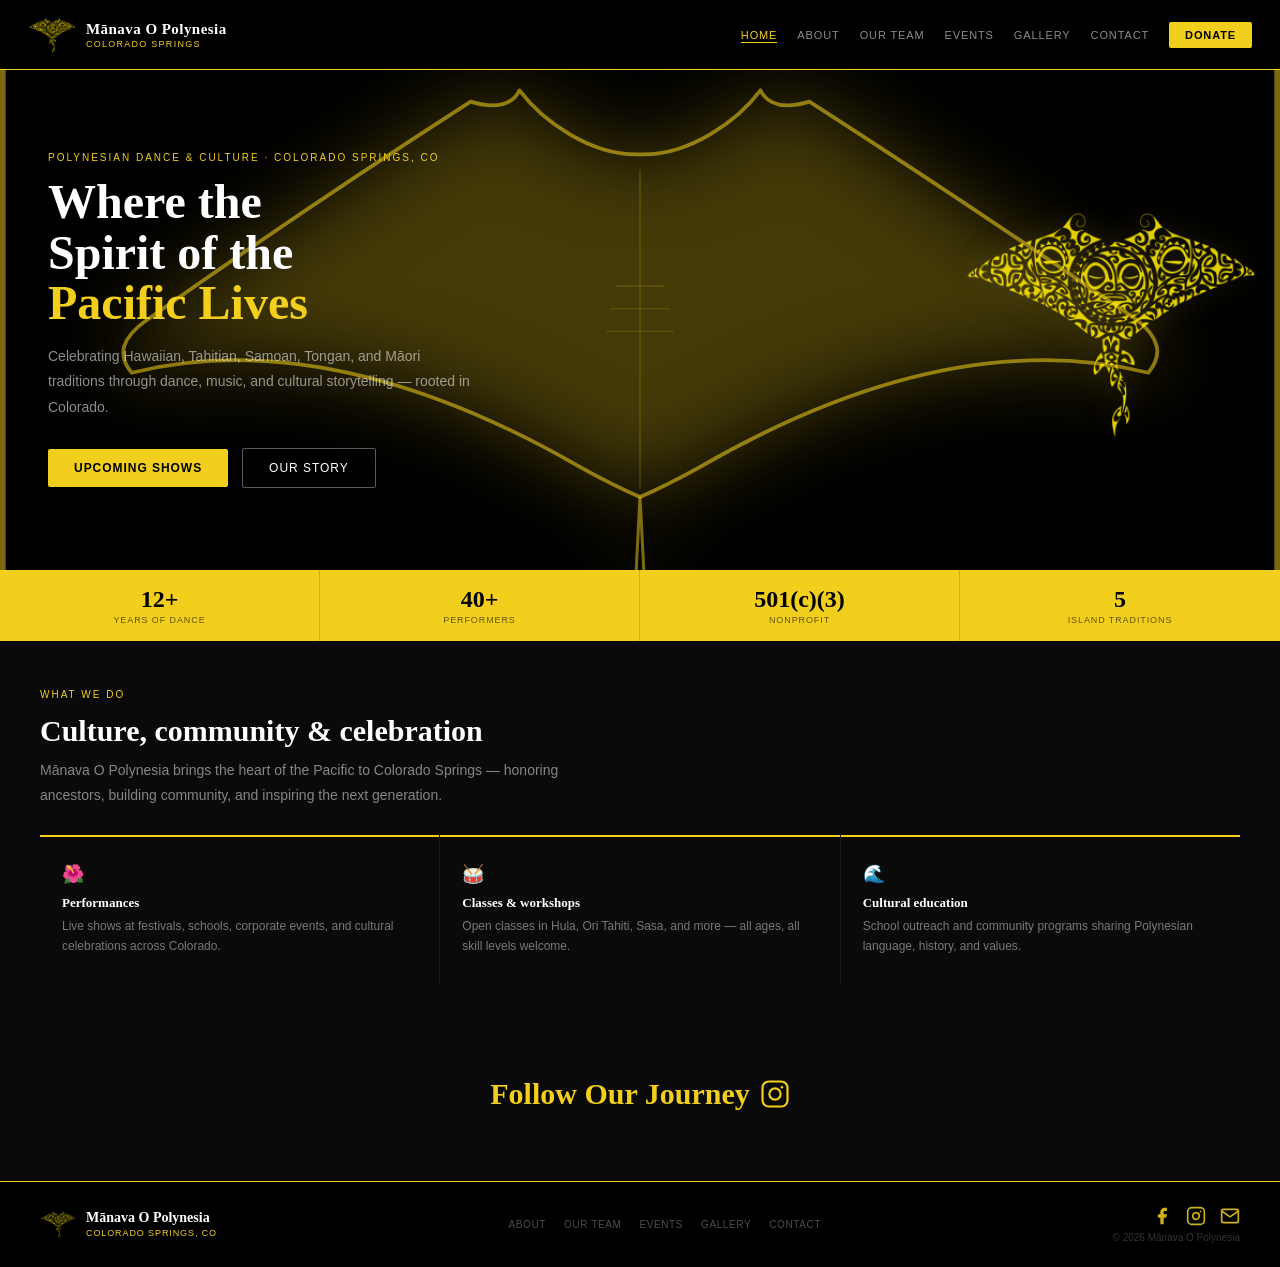
==== index.html @ e44e3720 "Update Donorbox dbox-widget embed attributes Removes interval and show-content attributes from donat" ====
<!DOCTYPE html>
<html lang="en">
<head>
<meta charset="utf-8">
<title>Mānava O Polynesia | Polynesian Dance & Culture · Colorado Springs</title>
<meta name="description" content="Mānava O Polynesia is a 501(c)(3) nonprofit in Colorado Springs sharing Hawaiian, Tahitian, Samoan, Tongan, and Māori culture through dance, music, and storytelling.">
<meta name="robots" content="index, follow">
<link rel="canonical" href="https://manavaopolynesia.org/">
<link rel="icon" type="image/png" href="[data-uri]">
<meta property="og:type" content="website">
<meta property="og:url" content="https://manavaopolynesia.org/">
<meta property="og:title" content="Mānava O Polynesia | Polynesian Dance & Culture · Colorado Springs">
<meta property="og:description" content="Mānava O Polynesia is a 501(c)(3) nonprofit in Colorado Springs sharing Hawaiian, Tahitian, Samoan, Tongan, and Māori culture through dance, music, and storytelling.">
<meta property="og:image" content="https://manavaopolynesia.org/images/og-image.png">
<meta name="twitter:card" content="summary_large_image">
<meta name="twitter:title" content="Mānava O Polynesia | Polynesian Dance & Culture · Colorado Springs">
<meta name="twitter:description" content="Mānava O Polynesia is a 501(c)(3) nonprofit in Colorado Springs sharing Hawaiian, Tahitian, Samoan, Tongan, and Māori culture through dance, music, and storytelling.">
<meta name="twitter:image" content="https://manavaopolynesia.org/images/og-image.png">
<script type="application/ld+json">
{
  "@context": "https://schema.org",
  "@type": "NGO",
  "name": "Mānava O Polynesia",
  "url": "https://manavaopolynesia.org/",
  "description": "501(c)(3) nonprofit in Colorado Springs preserving and sharing Polynesian cultural heritage through dance, music, and storytelling.",
  "address": {
    "@type": "PostalAddress",
    "addressLocality": "Colorado Springs",
    "addressRegion": "CO",
    "addressCountry": "US"
  },
  "email": "info@manavaopolynesia.org",
  "sameAs": [
    "https://www.facebook.com/manavaopolynesia",
    "https://www.instagram.com/manavaopolynesia/"
  ]
}
</script>
<meta name="viewport" content="width=device-width, initial-scale=1.0">
<link rel="stylesheet" href="assets/style.css">
</head>
<body>

<div class="site">
  <nav class="nav">
    <div class="nav-logo" onclick="location.href='/'">
      <img
        src="[data-uri]"
        width="48" height="45" alt="Manava O Polynesia manta ray logo" style="display:block;" />
      <div>
        <div class="nav-brand-main">Mānava O Polynesia</div>
        <div class="nav-brand-sub">Colorado Springs</div>
      </div>
    </div>
    <button class="nav-toggle" onclick="toggleNav(this)" aria-label="Menu">
      <span></span><span></span><span></span>
    </button>
    <div class="nav-links">
      <a class="cur" href="/">Home</a>
      <a href="/about.html">About</a>
      <a href="/team.html">Our Team</a>
      <a href="/events.html">Events</a>
      <a href="/gallery.html">Gallery</a>
      <a href="/contact.html">Contact</a>
      <a class="nav-donate" onclick="openDonateModal()">Donate</a>
    </div>
  </nav>

    <div class="hero">
      <svg class="hero-pat" viewBox="0 0 680 500" preserveAspectRatio="xMidYMid slice">
        <defs>
          <filter id="mray-glow" x="-25%" y="-25%" width="150%" height="150%">
            <feGaussianBlur stdDeviation="14" result="blur" />
            <feMerge>
              <feMergeNode in="blur" />
              <feMergeNode in="SourceGraphic" />
            </feMerge>
          </filter>
          <filter id="mray-halo" x="-40%" y="-40%" width="180%" height="180%">
            <feGaussianBlur stdDeviation="22" />
          </filter>
        </defs>

        <!-- ambient glow halo behind the ray -->
        <g opacity="0.28" filter="url(#mray-halo)" style="transform-box:fill-box;transform-origin:50% 50%;
                animation:manta-float 7s ease-in-out infinite;">
          <path fill="#f2cf1d" style="animation:manta-flap 5s ease-in-out infinite;" d="M 340,162 C 366,163 392,144 404,128 Q 410,140 430,134 Q 520,192 604,250 Q 622,264 610,278 Q 504,252 372,328 Q 354,338 340,344 Q 326,338 308,328 Q 176,252 70,278 Q 58,264 78,250 Q 160,192 250,134 Q 270,140 276,128 C 288,144 314,163 340,162" />
          <path fill="#f2cf1d" d="M340,344 Q338,381 336,421 Q335,437 340,440 Q345,437 344,421 Q342,381 340,344 Z" />
        </g>

        <!-- main manta ray — floats and pulses -->
        <g style="transform-box:fill-box;transform-origin:50% 50%;
                animation:manta-float 7s ease-in-out infinite;">

          <!-- wings + body: cephalic fin humps, diagonal leading edges, concave trailing edges -->
          <path fill="none" stroke="#f2cf1d" stroke-width="2" stroke-linejoin="round" opacity="0.55"
            style="animation:manta-pulse 5s ease-in-out infinite, manta-flap 5s ease-in-out infinite;" d="M 340,162 C 366,163 392,144 404,128 Q 410,140 430,134 Q 520,192 604,250 Q 622,264 610,278 Q 504,252 372,328 Q 354,338 340,344 Q 326,338 308,328 Q 176,252 70,278 Q 58,264 78,250 Q 160,192 250,134 Q 270,140 276,128 C 288,144 314,163 340,162" />

          <!-- tail (sways separately): narrows to waist then widens into blob -->
          <path fill="none" stroke="#f2cf1d" stroke-width="1.6" opacity="0.5" style="transform-box:fill-box;transform-origin:50% 0%;
                     animation:manta-pulse 5s ease-in-out infinite,
                               manta-tail 3.5s ease-in-out infinite;" d="M340,344 Q338,381 336,421 Q335,437 340,440 Q345,437 344,421 Q342,381 340,344" />

          <!-- body centre ridge -->
          <line x1="340" y1="170" x2="340" y2="340" stroke="#f2cf1d" stroke-width="0.7" opacity="0.22" />

          <!-- gill slits -->
          <line x1="327" y1="232" x2="353" y2="232" stroke="#f2cf1d" stroke-width="0.6" opacity="0.18" />
          <line x1="324" y1="244" x2="356" y2="244" stroke="#f2cf1d" stroke-width="0.6" opacity="0.18" />
          <line x1="322" y1="256" x2="358" y2="256" stroke="#f2cf1d" stroke-width="0.6" opacity="0.18" />

        </g>

        <!-- side accent bars -->
        <rect x="0" y="0" width="3" height="500" fill="#f2cf1d" opacity="0.5" />
        <rect x="677" y="0" width="3" height="500" fill="#f2cf1d" opacity="0.5" />
      </svg>
      <div class="hero-content">
        <div class="eyebrow">Polynesian Dance &amp; Culture · Colorado Springs, CO</div>
        <h1 class="hero-title">Where the<br>Spirit of the<br><span class="gold">Pacific Lives</span></h1>
        <p class="hero-body">Celebrating Hawaiian, Tahitian, Samoan, Tongan, and Māori traditions through dance, music,
          and cultural storytelling — rooted in Colorado.</p>
        <div>
          <a class="btn-gold" href="/events.html">Upcoming Shows</a>
          <a class="btn-out" href="/about.html">Our Story</a>
        </div>
      </div>
      <div class="hero-right">
        <img
          src="[data-uri]"
          width="300" height="283" alt="Tribal manta ray logo"
          style="display:block;filter:drop-shadow(0 0 18px rgba(201,168,76,0.3));" />
      </div>
    </div>
    <div class="stats-bar">
      <div class="stat">
        <div class="stat-n" data-count="12" data-suffix="+">12+</div>
        <div class="stat-l">Years of dance</div>
      </div>
      <div class="stat">
        <div class="stat-n" data-count="40" data-suffix="+">40+</div>
        <div class="stat-l">Performers</div>
      </div>
      <div class="stat">
        <div class="stat-n">501(c)(3)</div>
        <div class="stat-l">Nonprofit</div>
      </div>
      <div class="stat">
        <div class="stat-n" data-count="5">5</div>
        <div class="stat-l">Island traditions</div>
      </div>
    </div>
    <div class="sec">
      <div class="eyebrow">What we do</div>
      <h2 class="sec-title">Culture, community &amp; celebration</h2>
      <p class="sec-sub">Mānava O Polynesia brings the heart of the Pacific to Colorado Springs — honoring ancestors,
        building community, and inspiring the next generation.</p>
      <div class="tiles">
        <div class="tile">
          <div class="tile-icon">🌺</div>
          <h3 class="tile-t">Performances</h3>
          <div class="tile-b">Live shows at festivals, schools, corporate events, and cultural celebrations across
            Colorado.</div>
        </div>
        <div class="tile">
          <div class="tile-icon">🥁</div>
          <h3 class="tile-t">Classes &amp; workshops</h3>
          <div class="tile-b">Open classes in Hula, Ori Tahiti, Sasa, and more — all ages, all skill levels welcome.
          </div>
        </div>
        <div class="tile">
          <div class="tile-icon">🌊</div>
          <h3 class="tile-t">Cultural education</h3>
          <div class="tile-b">School outreach and community programs sharing Polynesian language, history, and values.
          </div>
        </div>
      </div>
    </div>

  <!-- Instagram feed -->
  <div style="background:#0a0a0a;padding:48px 40px;">
    <div style="text-align:center;margin-bottom:24px;">
      <div style="display:inline-flex;align-items:center;gap:10px;">
        <div style="font:700 30px/1 Georgia,serif;color:#f2cf1d;">Follow Our Journey</div>
        <a href="https://www.instagram.com/manavaopolynesia/" target="_blank" rel="noopener" aria-label="Instagram" style="display:inline-flex;align-items:center;">
          <svg xmlns="http://www.w3.org/2000/svg" width="30" height="30" viewBox="0 0 24 24" fill="none" stroke="#f2cf1d" stroke-width="1.75" stroke-linecap="round" stroke-linejoin="round">
            <rect x="2" y="2" width="20" height="20" rx="5" ry="5"/>
            <circle cx="12" cy="12" r="4.5"/>
            <circle cx="17.5" cy="6.5" r="1" fill="#f2cf1d" stroke="none"/>
          </svg>
        </a>
      </div>
    </div>
    <behold-widget feed-id="uoqX2wwdfMY8l4qRMFDH"></behold-widget>
    <script>
      (() => {
        const d=document,s=d.createElement("script");s.type="module";
        s.src="https://w.behold.so/widget.js";d.head.append(s);
      })();
    </script>
  </div>

  <div class="footer">
    <div>
      <div class="footer-logo" onclick="location.href='/'">
        <img
          src="[data-uri]"
          width="36" height="34" alt="Mānava O Polynesia manta ray logo" style="display:block;opacity:0.8;" />
        <div>
          <div class="footer-bn">Mānava O Polynesia</div>
          <div class="footer-bs">Colorado Springs, CO</div>
        </div>
      </div>
    </div>
    <div class="footer-links">
      <a href="/about.html">About</a>
      <a href="/team.html">Our Team</a>
      <a href="/events.html">Events</a>
      <a href="/gallery.html">Gallery</a>
      <a href="/contact.html">Contact</a>
    </div>
    <div style="text-align:right;">
      <div class="footer-social">
        <a href="https://www.facebook.com/manavaopolynesia" target="_blank" rel="noopener" aria-label="Facebook">
          <svg width="20" height="20" viewBox="0 0 24 24" fill="currentColor" xmlns="http://www.w3.org/2000/svg" aria-hidden="true"><path d="M18 2h-3a5 5 0 0 0-5 5v3H7v4h3v8h4v-8h3l1-4h-4V7a1 1 0 0 1 1-1h3z"/></svg>
        </a>
        <a href="https://www.instagram.com/manavaopolynesia/" target="_blank" rel="noopener" aria-label="Instagram">
          <svg width="20" height="20" viewBox="0 0 24 24" fill="none" stroke="currentColor" stroke-width="2" stroke-linecap="round" stroke-linejoin="round" xmlns="http://www.w3.org/2000/svg" aria-hidden="true"><rect x="2" y="2" width="20" height="20" rx="5" ry="5"/><path d="M16 11.37A4 4 0 1 1 12.63 8 4 4 0 0 1 16 11.37z"/><line x1="17.5" y1="6.5" x2="17.51" y2="6.5"/></svg>
        </a>
        <a href="mailto:info@manavaopolynesia.org" aria-label="Email us">
          <svg width="20" height="20" viewBox="0 0 24 24" fill="none" stroke="currentColor" stroke-width="2" stroke-linecap="round" stroke-linejoin="round" xmlns="http://www.w3.org/2000/svg" aria-hidden="true"><path d="M4 4h16c1.1 0 2 .9 2 2v12c0 1.1-.9 2-2 2H4c-1.1 0-2-.9-2-2V6c0-1.1.9-2 2-2z"/><polyline points="22,6 12,13 2,6"/></svg>
        </a>
      </div>
      <div class="footer-copy">© 2026 Mānava O Polynesia</div>
    </div>
  </div>

</div>
<script src="assets/main.js"></script>

<div id="donate-modal" class="dm-overlay" onclick="dmOverlayClick(event)">
  <div class="dm-box" role="dialog" aria-modal="true" aria-label="Donate to Mānava O Polynesia">
    <button class="dm-close" onclick="closeDonateModal()" aria-label="Close">&times;</button>
    <div class="dm-left">
      <div class="dm-slides">
      <img src="/images/donate_kiki_raina_2026.jpg" alt="Mānava O Polynesia performers" class="dm-slide active">
      <img src="/images/donate_group_leis_2023.jpg" alt="Mānava O Polynesia performers" class="dm-slide">
      <img src="/images/donate_graduation_may_2026.JPG" alt="Mānava O Polynesia performers" class="dm-slide">
      <img src="/images/donate_community_service_july_2024.jpg" alt="Mānava O Polynesia performers" class="dm-slide">
      <img src="/images/donate_guam_lib_2024.JPG" alt="Mānava O Polynesia performers" class="dm-slide">
      <img src="/images/donate_denver_sept_2024.jpeg" alt="Mānava O Polynesia performers" class="dm-slide">
      <img src="/images/donate_maui_fundraiser_2023.jpeg" alt="Mānava O Polynesia performers" class="dm-slide">
    </div>
      <div class="dm-impact">
        <div class="eyebrow" style="color:#f2cf1d;font-size:13px;font-weight:700;">Your Impact</div>
        <h2 class="dm-impact-title">Every gift keeps the spirit of the Pacific alive</h2>
        <p class="dm-impact-body">Your support helps preserve Hawaiian, Tahitian, Samoan, Tongan, and Māori traditions — and shares them with Colorado Springs for generations to come.</p>
      </div>
    </div>
    <div class="dm-right">
      <script type="module" src="https://donorbox.org/widgets.js" async></script>
      <dbox-widget campaign="manava-website-donation" type="donation_form" enable-auto-scroll="true"></dbox-widget>
    </div>
  </div>
</div>
</body>
</html>
---- assets/style.css ----
:root {
    --t-fast: 0.18s ease;
    --t-med:  0.28s ease;
    --lift:   translateY(-3px);
  }

  * {
    box-sizing: border-box;
    margin: 0;
    padding: 0;
  }

  html, body { background: #0a0a0a; }

  .site {
    font-family: 'Georgia', serif;
    color: var(--color-text-primary);
    background: #0a0a0a;
    min-height: 100vh;
  }

  .nav {
    display: flex;
    align-items: center;
    justify-content: space-between;
    padding: 12px 28px;
    background: #000;
    border-bottom: 1px solid #f2cf1d;
  }

  .nav-logo {
    display: flex;
    align-items: center;
    gap: 10px;
    cursor: pointer;
  }

  .nav-brand-main {
    font-size: 15px;
    font-weight: 700;
    color: #fff;
    letter-spacing: 0.03em;
  }

  .nav-brand-sub {
    font-size: 9px;
    color: #f2cf1d;
    letter-spacing: 0.14em;
    text-transform: uppercase;
    margin-top: 1px;
    font-family: Arial, sans-serif;
  }

  .nav-links {
    display: flex;
    gap: 20px;
    align-items: center;
  }

  .nav-links a {
    font-size: 11px;
    color: rgba(255, 255, 255, 0.55);
    text-decoration: none;
    cursor: pointer;
    letter-spacing: 0.08em;
    text-transform: uppercase;
    font-family: Arial, sans-serif;
  }

  .nav-links a:hover,
  .nav-links a.cur {
    color: #f2cf1d;
  }

  .nav-donate {
    background: #f2cf1d !important;
    color: #000 !important;
    padding: 7px 16px;
    border-radius: 2px;
    font-weight: 700 !important;
  }

  .hero {
    position: relative;
    min-height: 500px;
    background: #000;
    display: flex;
    align-items: center;
    overflow: hidden;
  }

  .hero-pat {
    position: absolute;
    inset: 0;
    width: 100%;
    height: 100%;
  }

  .hero-content {
    position: relative;
    z-index: 2;
    padding: 0 48px;
    max-width: 520px;
  }

  .eyebrow {
    font-size: 10px;
    letter-spacing: 0.2em;
    text-transform: uppercase;
    color: #f2cf1d;
    font-family: Arial, sans-serif;
    margin-bottom: 14px;
  }

  .hero-title {
    font-size: 48px;
    font-weight: 700;
    color: #fff;
    line-height: 1.05;
    margin-bottom: 16px;
  }

  .hero-title .gold {
    color: #f2cf1d;
  }

  .hero-body {
    font-size: 14px;
    color: rgba(255, 255, 255, 0.55);
    line-height: 1.8;
    margin-bottom: 28px;
    font-family: Arial, sans-serif;
  }

  .hero-right {
    position: absolute;
    right: 20px;
    top: 50%;
    transform: translateY(-50%);
    z-index: 2;
    opacity: 0.9;
  }

  .btn-gold {
    display: inline-block;
    text-decoration: none;
    background: #f2cf1d;
    color: #000;
    padding: 12px 26px;
    border: none;
    font-size: 12px;
    font-weight: 700;
    cursor: pointer;
    font-family: Arial, sans-serif;
    letter-spacing: 0.08em;
    text-transform: uppercase;
    border-radius: 2px;
    margin-right: 10px;
  }

  .btn-out {
    display: inline-block;
    text-decoration: none;
    background: transparent;
    color: #fff;
    padding: 12px 26px;
    border: 1px solid rgba(255, 255, 255, 0.35);
    font-size: 12px;
    cursor: pointer;
    font-family: Arial, sans-serif;
    letter-spacing: 0.08em;
    text-transform: uppercase;
    border-radius: 2px;
  }

  .stats-bar {
    display: grid;
    grid-template-columns: repeat(4, 1fr);
    background: #f2cf1d;
  }

  .stat {
    padding: 16px 20px;
    text-align: center;
    border-right: 1px solid rgba(0, 0, 0, 0.15);
  }

  .stat:last-child {
    border-right: none;
  }

  .stat-n {
    font-size: 24px;
    font-weight: 700;
    color: #000;
    font-family: Georgia, serif;
  }

  .stat-l {
    font-size: 9px;
    text-transform: uppercase;
    letter-spacing: 0.1em;
    color: rgba(0, 0, 0, 0.6);
    margin-top: 2px;
    font-family: Arial, sans-serif;
  }

  .sec {
    padding: 48px 40px;
    background: #0a0a0a;
  }

  .sec-mid {
    background: #060606;
  }

  .sec-title {
    font-size: 30px;
    font-weight: 700;
    color: #fff;
    margin-bottom: 10px;
  }

  .sec-sub {
    font-size: 14px;
    color: rgba(255, 255, 255, 0.5);
    line-height: 1.75;
    max-width: 540px;
    font-family: Arial, sans-serif;
  }

  .tiles {
    display: grid;
    grid-template-columns: repeat(3, 1fr);
    gap: 1px;
    background: #1a1a1a;
    margin-top: 28px;
  }

  .tile {
    background: #0a0a0a;
    padding: 26px 22px;
    border-top: 2px solid #f2cf1d;
  }

  .tile-icon {
    font-size: 18px;
    margin-bottom: 10px;
  }

  .tile-t {
    font-size: 13px;
    font-weight: 700;
    color: #fff;
    margin-bottom: 6px;
  }

  .tile-b {
    font-size: 12px;
    color: rgba(255, 255, 255, 0.45);
    line-height: 1.65;
    font-family: Arial, sans-serif;
  }

  .about-grid {
    display: grid;
    grid-template-columns: repeat(3, 1fr);
    gap: 20px;
    margin-top: 28px;
  }

  .about-grid .gold-card {
    grid-column: 1 / -1;
  }

  .gold-card {
    background: #f2cf1d;
    padding: 28px;
    border-radius: 2px;
  }

  .gold-card .eyebrow {
    color: rgba(0, 0, 0, 0.5);
    margin-bottom: 8px;
  }

  .gold-card h3 {
    font-size: 20px;
    color: #000;
    margin-bottom: 10px;
  }

  .gold-card p {
    font-size: 13px;
    color: rgba(0, 0, 0, 0.7);
    line-height: 1.75;
    font-family: Arial, sans-serif;
  }

  .dark-card {
    background: #111;
    border: 1px solid #222;
    padding: 28px;
    border-radius: 2px;
  }

  .dark-card h3 {
    font-size: 18px;
    color: #fff;
    margin-bottom: 18px;
  }

  .founder {
    display: flex;
    gap: 12px;
    margin-bottom: 18px;
    padding-bottom: 18px;
    border-bottom: 1px solid #1e1e1e;
  }

  .founder:last-child {
    margin-bottom: 0;
    padding-bottom: 0;
    border-bottom: none;
  }

  .f-av {
    width: 200px;
    height: 200px;
    border-radius: 50%;
    background: #f2cf1d;
    display: flex;
    align-items: center;
    justify-content: center;
    font-size: 48px;
    font-weight: 700;
    color: #000;
    flex-shrink: 0;
    font-family: Arial, sans-serif;
  }

  .f-name {
    font-size: 14px;
    font-weight: 700;
    color: #fff;
  }

  .f-role {
    font-size: 11px;
    color: #f2cf1d;
    margin-top: 1px;
    font-family: Arial, sans-serif;
  }

  .f-bio {
    font-size: 11px;
    color: rgba(255, 255, 255, 0.4);
    margin-top: 4px;
    line-height: 1.5;
    font-family: Arial, sans-serif;
  }

  .founder-card {
    display: flex;
    flex-direction: column;
    align-items: center;
    text-align: center;
  }

  .founder-card .f-av {
    width: 200px;
    height: 200px;
    font-size: 52px;
    margin-bottom: 14px;
  }

  .team-grid {
    display: grid;
    grid-template-columns: repeat(3, 1fr);
    gap: 14px;
    margin-top: 20px;
  }

  .tc {
    background: #111;
    border: 1px solid #1e1e1e;
    padding: 22px;
    text-align: center;
    border-radius: 2px;
  }

  .t-av {
    width: 200px;
    height: 200px;
    border-radius: 50%;
    background: #0a0a0a;
    border: 2px solid #f2cf1d;
    margin: 0 auto 10px;
    display: flex;
    align-items: center;
    justify-content: center;
    font-size: 52px;
    font-weight: 700;
    color: #f2cf1d;
    font-family: Arial, sans-serif;
  }

  .t-name {
    font-size: 13px;
    font-weight: 700;
    color: #fff;
    margin-bottom: 2px;
  }

  .t-role {
    font-size: 11px;
    color: rgba(255, 255, 255, 0.4);
    font-family: Arial, sans-serif;
  }

  .t-badge {
    display: inline-block;
    margin-top: 9px;
    font-size: 9px;
    padding: 3px 9px;
    letter-spacing: 0.08em;
    text-transform: uppercase;
    font-family: Arial, sans-serif;
    font-weight: 700;
    border-radius: 2px;
  }

  .bi {
    background: #f2cf1d;
    color: #000;
  }

  .t-social {
    display: flex;
    justify-content: center;
    gap: 12px;
    margin-top: 10px;
  }

  .t-social a {
    color: #f2cf1d;
    opacity: 0.7;
    transition: opacity 0.15s;
    display: flex;
    align-items: center;
  }

  .t-social a:hover {
    opacity: 1;
  }

  .bb {
    background: transparent;
    color: #f2cf1d;
    border: 1px solid #f2cf1d;
  }

  .ev-list {
    display: flex;
    flex-direction: column;
    gap: 2px;
    margin-top: 24px;
  }

  .ev {
    display: flex;
    align-items: center;
    gap: 18px;
    background: #111;
    padding: 18px 22px;
    border-left: 3px solid #f2cf1d;
  }

  .ev-date {
    min-width: 48px;
    text-align: center;
  }

  .ev-mo {
    font-size: 9px;
    text-transform: uppercase;
    letter-spacing: 0.1em;
    color: #f2cf1d;
    font-family: Arial, sans-serif;
  }

  .ev-day {
    font-size: 26px;
    font-weight: 700;
    color: #fff;
    line-height: 1;
  }

  .ev-div {
    width: 1px;
    height: 40px;
    background: #222;
  }

  .ev-info {
    flex: 1;
  }

  .ev-name {
    font-size: 13px;
    font-weight: 700;
    color: #fff;
    margin-bottom: 2px;
  }

  .ev-meta {
    font-size: 11px;
    color: rgba(255, 255, 255, 0.4);
    font-family: Arial, sans-serif;
  }

  .ev-btn {
    background: transparent;
    color: #f2cf1d;
    border: 1px solid #f2cf1d;
    padding: 7px 14px;
    font-size: 10px;
    font-weight: 700;
    cursor: pointer;
    letter-spacing: 0.08em;
    text-transform: uppercase;
    font-family: Arial, sans-serif;
    border-radius: 2px;
    white-space: nowrap;
  }

  .gal-grid {
    display: grid;
    grid-template-columns: repeat(3, 1fr);
    grid-auto-rows: 150px;
    gap: 3px;
    margin-top: 24px;
    align-content: start;
  }

  .gc {
    position: relative;
    overflow: hidden;
    cursor: pointer;
    background: #111;
  }

  .gc.tall {
    grid-row: span 2;
  }

  .gc svg {
    width: 100%;
    height: 100%;
    display: block;
  }

  .gh {
    position: absolute;
    inset: 0;
    background: rgba(201, 168, 76, 0.12);
    border: 2px solid #f2cf1d;
    display: flex;
    align-items: flex-end;
    padding: 9px;
    opacity: 0;
    transition: opacity 0.2s;
  }

  .gc:hover .gh {
    opacity: 1;
  }

  .gl {
    font-size: 10px;
    color: #f2cf1d;
    font-weight: 700;
    letter-spacing: 0.08em;
    text-transform: uppercase;
    font-family: Arial, sans-serif;
  }

  .gc-ray {
    position: absolute;
    top: 50%;
    left: 50%;
    transform: translate(-50%, -50%);
    width: 80%;
    opacity: 0.15;
  }
  .gc-img {
    position: absolute;
    inset: 0;
    width: 100%;
    height: 100%;
    object-fit: cover;
    display: block;
  }

  .gc-iframe {
    position: absolute;
    inset: 0;
    width: 100%;
    height: 100%;
    border: none;
    display: block;
  }

  .gc.video .gc-iframe {
    top: -70px;
    height: calc(100% + 70px);
  }


  .contact-grid {
    display: grid;
    grid-template-columns: 1fr 1fr;
    gap: 20px;
    margin-top: 24px;
  }

  .cform {
    background: #111;
    border: 1px solid #1e1e1e;
    padding: 26px;
    border-radius: 2px;
  }

  .cform h3 {
    font-size: 17px;
    color: #fff;
    margin-bottom: 18px;
  }

  .fg {
    margin-bottom: 13px;
  }

  .fg label {
    display: block;
    font-size: 9px;
    font-weight: 700;
    color: #f2cf1d;
    margin-bottom: 5px;
    letter-spacing: 0.12em;
    text-transform: uppercase;
    font-family: Arial, sans-serif;
  }

  .fg input,
  .fg select,
  .fg textarea {
    width: 100%;
    background: #0a0a0a;
    border: 1px solid #222;
    padding: 9px 11px;
    font-size: 12px;
    font-family: Arial, sans-serif;
    color: #fff;
    border-radius: 2px;
  }

  .fg textarea {
    height: 75px;
    resize: none;
  }

  .sub-btn {
    width: 100%;
    background: #f2cf1d;
    color: #000;
    border: none;
    padding: 12px;
    font-size: 11px;
    font-weight: 700;
    cursor: pointer;
    letter-spacing: 0.1em;
    text-transform: uppercase;
    font-family: Arial, sans-serif;
    margin-top: 4px;
    border-radius: 2px;
  }

  .cinfo {
    display: flex;
    flex-direction: column;
    gap: 12px;
  }

  .ci {
    background: #111;
    border: 1px solid #1e1e1e;
    padding: 16px 18px;
    border-radius: 2px;
    text-align: center;
  }

  .ci h4 {
    font-size: 9px;
    font-weight: 700;
    color: #f2cf1d;
    text-transform: uppercase;
    letter-spacing: 0.12em;
    font-family: Arial, sans-serif;
    margin-bottom: 6px;
  }

  .ci p {
    font-size: 13px;
    color: rgba(255, 255, 255, 0.65);
    font-family: Arial, sans-serif;
  }

  .soc-row {
    display: flex;
    gap: 7px;
    flex-wrap: wrap;
    margin-top: 4px;
    justify-content: center;
  }

  .soc {
    background: #0a0a0a;
    border: 1px solid #222;
    padding: 6px 11px;
    font-size: 10px;
    font-weight: 700;
    color: rgba(255, 255, 255, 0.45);
    cursor: pointer;
    font-family: Arial, sans-serif;
    border-radius: 2px;
  }

  .donate-box {
    background: #f2cf1d;
    padding: 18px;
    border-radius: 2px;
  }

  .donate-box h4 {
    color: #000;
    font-size: 13px;
    font-weight: 700;
    margin-bottom: 5px;
  }

  .donate-box p {
    color: rgba(0, 0, 0, 0.6);
    font-size: 12px;
    font-family: Arial, sans-serif;
    margin-bottom: 10px;
    line-height: 1.5;
  }

  .donate-btn {
    width: 100%;
    background: #000;
    color: #f2cf1d;
    border: none;
    padding: 10px;
    font-size: 11px;
    font-weight: 700;
    cursor: pointer;
    letter-spacing: 0.08em;
    text-transform: uppercase;
    font-family: Arial, sans-serif;
    border-radius: 2px;
  }

  .footer {
    background: #000;
    border-top: 1px solid #f2cf1d;
    padding: 24px 40px;
    display: flex;
    align-items: center;
    justify-content: space-between;
  }

  .footer-bn {
    font-size: 14px;
    font-weight: 700;
    color: #fff;
  }

  .footer-bs {
    font-size: 9px;
    color: #f2cf1d;
    letter-spacing: 0.1em;
    text-transform: uppercase;
    font-family: Arial, sans-serif;
    margin-top: 2px;
  }

  .footer-links {
    display: flex;
    gap: 18px;
  }

  .footer-links a {
    font-size: 10px;
    color: rgba(255, 255, 255, 0.3);
    text-decoration: none;
    font-family: Arial, sans-serif;
    cursor: pointer;
    letter-spacing: 0.06em;
    text-transform: uppercase;
  }

  .footer-copy {
    font-size: 10px;
    color: rgba(255, 255, 255, 0.2);
    font-family: Arial, sans-serif;
  }

  .footer-social {
    display: flex;
    gap: 14px;
    justify-content: flex-end;
    margin-bottom: 6px;
  }

  .footer-social a {
    color: #f2cf1d;
    text-decoration: none;
    display: flex;
    align-items: center;
    opacity: 0.85;
    transition: opacity var(--t-fast), transform var(--t-fast), filter var(--t-fast);
  }

  .footer-social a:hover {
    opacity: 1;
    transform: var(--lift);
    filter: drop-shadow(0 4px 8px rgba(242,207,29,0.45));
  }

  a.soc {
    text-decoration: none;
    color: #f2cf1d;
    display: inline-flex;
    align-items: center;
    justify-content: center;
  }

  a.soc:hover {
    border-color: #f2cf1d;
  }

  .page {
    display: none;
  }

  .page.active {
    display: block;
  }

  .ray-watermark {
    position: absolute;
    right: -20px;
    top: 50%;
    transform: translateY(-50%);
    width: 320px;
    opacity: 0.18;
    pointer-events: none;
  }

  .page-header {
    background: #000;
    border-bottom: 1px solid #f2cf1d;
    padding: 40px 40px 32px;
    display: flex;
    align-items: center;
    justify-content: space-between;
  }

  .ph-text .eyebrow {
    margin-bottom: 8px;
  }

  .ph-text h2 {
    font-size: 34px;
    font-weight: 700;
    color: #fff;
  }

  .ph-logo {
    width: 90px;
    opacity: 0.7;
    animation: manta-float 7s ease-in-out infinite;
    display: block;
  }

  .ph-logo-link {
    display: block;
    line-height: 0;
    transition: filter var(--t-med), opacity var(--t-med);
  }
  .ph-logo-link:hover .ph-logo {
    opacity: 1;
    filter: drop-shadow(0 2px 12px rgba(242,207,29,0.55));
  }

  @keyframes manta-float {

    0%,
    100% {
      transform: translateY(0px) rotate(0deg);
    }

    35% {
      transform: translateY(-18px) rotate(1.1deg);
    }

    70% {
      transform: translateY(11px) rotate(-0.7deg);
    }
  }

  @keyframes manta-pulse {

    0%,
    100% {
      opacity: 1;
    }

    50% {
      opacity: 0.65;
    }
  }

  @keyframes manta-tail {

    0%,
    100% {
      transform: rotate(0deg);
    }

    50% {
      transform: rotate(8deg);
    }
  }

  @keyframes manta-flap {

    0%,
    100% {
      d: path("M 340,162 C 366,163 392,144 404,128 Q 410,140 430,134 Q 520,192 604,250 Q 622,264 610,278 Q 504,252 372,328 Q 354,338 340,344 Q 326,338 308,328 Q 176,252 70,278 Q 58,264 78,250 Q 160,192 250,134 Q 270,140 276,128 C 288,144 314,163 340,162");
    }

    50% {
      d: path("M 340,162 C 366,163 392,144 404,128 Q 410,140 430,134 Q 520,174 604,232 Q 622,246 610,260 Q 504,234 372,328 Q 354,338 340,344 Q 326,338 308,328 Q 176,234 70,260 Q 58,246 78,232 Q 160,174 250,134 Q 270,140 276,128 C 288,144 314,163 340,162");
    }
  }

  /* Hamburger button */
  .nav-toggle {
    display: none;
    flex-direction: column;
    justify-content: center;
    gap: 5px;
    background: none;
    border: none;
    cursor: pointer;
    padding: 6px 4px;
    z-index: 10;
  }

  .nav-toggle span {
    display: block;
    width: 22px;
    height: 2px;
    background: #fff;
    border-radius: 1px;
    transition: transform 0.25s, opacity 0.25s;
  }

  .nav-toggle.open span:nth-child(1) {
    transform: translateY(7px) rotate(45deg);
  }

  .nav-toggle.open span:nth-child(2) {
    opacity: 0;
  }

  .nav-toggle.open span:nth-child(3) {
    transform: translateY(-7px) rotate(-45deg);
  }

  /* ---- Tablet (≤768px) ---- */
  @media (max-width: 768px) {
    .nav {
      padding: 12px 20px;
      flex-wrap: wrap;
    }

    .nav-toggle {
      display: flex;
    }

    .nav-links {
      display: none;
      flex-direction: column;
      align-items: flex-start;
      width: 100%;
      background: #000;
      border-top: 1px solid #222;
      padding: 8px 0 12px;
      gap: 0;
      order: 3;
    }

    .nav-links.open {
      display: flex;
    }

    .nav-links a {
      font-size: 13px;
      padding: 12px 20px;
      width: 100%;
      border-bottom: 1px solid #111;
    }

    .nav-donate {
      margin: 8px 20px 0 !important;
      width: calc(100% - 40px) !important;
      text-align: center;
      padding: 12px 16px !important;
      border-bottom: none !important;
    }

    .hero {
      min-height: 320px;
    }

    .hero-content {
      padding: 0 24px;
      max-width: 100%;
    }

    .hero-title {
      font-size: 28px;
    }

    .hero-right {
      display: none;
    }

    .sec {
      padding: 32px 20px;
    }

    .sec-title {
      font-size: 24px;
    }

    .page-header {
      padding: 28px 20px;
      flex-wrap: wrap;
      gap: 12px;
    }

    .ph-text h2 {
      font-size: 26px;
    }

    .ph-logo {
      display: none;
    }

    .tiles {
      grid-template-columns: repeat(2, 1fr);
    }

    .about-grid {
      grid-template-columns: 1fr;
    }

    .team-grid {
      grid-template-columns: repeat(2, 1fr);
    }

    .f-av {
      width: 120px;
      height: 120px;
      font-size: 32px;
    }

    .t-av {
      width: 120px;
      height: 120px;
      font-size: 32px;
    }

    .gal-grid {
      grid-template-columns: repeat(2, 1fr);
      grid-auto-rows: 150px;
    }

    .gc.tall {
      grid-row: span 1;
    }

    .contact-grid {
      grid-template-columns: 1fr;
    }

    .ev {
      flex-wrap: wrap;
      gap: 10px;
    }

    .ev-btn {
      padding: 10px 16px;
    }

    .stats-bar {
      grid-template-columns: repeat(2, 1fr);
    }

    .btn-gold,
    .btn-out {
      padding: 14px 24px;
    }

    .sub-btn {
      padding: 14px;
    }

    .fg input,
    .fg select,
    .fg textarea {
      padding: 12px 13px;
      font-size: 13px;
    }

    .fg label {
      font-size: 11px;
    }

    .footer {
      flex-direction: column;
      align-items: center;
      text-align: center;
      gap: 20px;
      padding: 28px 20px;
    }

    .footer-links {
      flex-wrap: wrap;
      justify-content: center;
    }
  }

  /* ---- Phone (≤480px) ---- */
  @media (max-width: 480px) {
    .hero {
      min-height: 260px;
    }

    .hero-content {
      padding: 0 16px;
    }

    .hero-title {
      font-size: 24px;
    }

    .hero-body {
      font-size: 13px;
      margin-bottom: 20px;
    }

    .sec {
      padding: 24px 16px;
    }

    .page-header {
      padding: 22px 16px;
    }

    .ph-text h2 {
      font-size: 22px;
    }

    .tiles {
      grid-template-columns: 1fr;
    }

    .team-grid {
      grid-template-columns: repeat(2, 1fr);
    }

    .f-av {
      width: 90px;
      height: 90px;
      font-size: 24px;
    }

    .t-av {
      width: 90px;
      height: 90px;
      font-size: 24px;
    }

    .gal-grid {
      grid-template-columns: 1fr;
      grid-auto-rows: 200px;
    }

    .gc.video {
      height: 225px;
    }
  }

  /* ─── HOVER UPGRADES ─── */

  /* Nav links: smooth transition + sliding underline */
  .nav-links a { position: relative; transition: color var(--t-fast); }
  .nav-links a::after {
    content: ''; position: absolute; bottom: -2px; left: 0;
    width: 100%; height: 1px; background: #f2cf1d;
    transform: scaleX(0); transform-origin: left center;
    transition: transform var(--t-med);
  }
  .nav-links a:hover::after, .nav-links a.cur::after { transform: scaleX(1); }
  .nav-donate::after { display: none; }

  /* Footer links */
  .footer-links a { transition: color var(--t-fast); }
  .footer-links a:hover { color: #f2cf1d; }

  /* Buttons: lift + glow */
  .btn-gold, .btn-out, .ev-btn, .nav-donate, .sub-btn, .donate-btn {
    transition: transform var(--t-fast), box-shadow var(--t-fast), filter var(--t-fast);
  }
  .btn-gold:hover, .nav-donate:hover {
    transform: var(--lift);
    box-shadow: 0 6px 20px rgba(242,207,29,0.28);
    filter: brightness(1.08);
  }
  .btn-out:hover {
    transform: var(--lift);
    border-color: rgba(255,255,255,0.7);
    box-shadow: 0 6px 16px rgba(0,0,0,0.4);
  }
  .ev-btn:hover {
    transform: var(--lift);
    background: rgba(242,207,29,0.08);
    box-shadow: 0 4px 12px rgba(242,207,29,0.2);
  }
  .sub-btn:hover {
    transform: var(--lift);
    box-shadow: 0 6px 20px rgba(242,207,29,0.28);
    filter: brightness(1.06);
  }
  .donate-btn:hover {
    transform: var(--lift);
    background: #111;
    box-shadow: 0 4px 14px rgba(0,0,0,0.5);
  }

  /* Cards: subtle lift */
  .tile { transition: transform var(--t-med), box-shadow var(--t-med); }
  .tile:hover { transform: var(--lift); box-shadow: 0 8px 28px rgba(0,0,0,0.45); }

  .dark-card { transition: transform var(--t-med), border-color var(--t-med), box-shadow var(--t-med); }
  .dark-card:hover { transform: var(--lift); border-color: #333; box-shadow: 0 8px 28px rgba(0,0,0,0.5); }

  .gold-card { transition: transform var(--t-med), box-shadow var(--t-med); }
  .gold-card:hover { transform: var(--lift); box-shadow: 0 8px 28px rgba(242,207,29,0.22); }

  .tc { transition: transform var(--t-med), border-color var(--t-med), box-shadow var(--t-med); }
  .tc:hover { transform: var(--lift); border-color: rgba(242,207,29,0.3); box-shadow: 0 8px 24px rgba(0,0,0,0.45); }

  /* Event rows: tint + border pulse */
  .ev { transition: background var(--t-fast), border-left-width var(--t-fast), padding-left var(--t-fast); }
  .ev:hover { background: #161616; border-left-width: 5px; padding-left: 20px; }

  /* Form focus glow */
  .fg input, .fg select, .fg textarea {
    transition: border-color var(--t-fast), box-shadow var(--t-fast);
  }
  .fg input:focus, .fg select:focus, .fg textarea:focus {
    outline: none;
    border-color: rgba(242,207,29,0.7);
    box-shadow: 0 0 0 3px rgba(242,207,29,0.12);
  }

  /* Social pill buttons */
  a.soc { transition: border-color var(--t-fast), color var(--t-fast); }
  a.soc:hover { color: #f2cf1d; border-color: #f2cf1d; }

  /* ─── SCROLL-TRIGGERED REVEAL ─── */

  @keyframes revealUp {
    from { opacity: 0; transform: translateY(16px); }
    to   { opacity: 1; transform: translateY(0); }
  }
  .reveal { opacity: 0; transform: translateY(16px); }
  .reveal.visible {
    animation: revealUp 0.52s cubic-bezier(0.22, 1, 0.36, 1) both;
  }
  .reveal.d1 { animation-delay: 0.06s; }
  .reveal.d2 { animation-delay: 0.12s; }
  .reveal.d3 { animation-delay: 0.18s; }
  .reveal.d4 { animation-delay: 0.24s; }
  .reveal.d5 { animation-delay: 0.30s; }
  .reveal.d6 { animation-delay: 0.36s; }

  /* Footer logo: layout (replaces inline styles) */
  .footer-logo {
    display: flex;
    align-items: center;
    gap: 10px;
    cursor: pointer;
  }

  /* Nav + footer logo hover: image banks like a manta ray turning */
  .nav-logo img,
  .footer-logo img {
    transition: transform var(--t-med), filter var(--t-med);
  }
  .nav-logo:hover img,
  .footer-logo:hover img {
    transform: scale(1.1) rotate(-6deg);
    filter: drop-shadow(0 2px 8px rgba(242,207,29,0.5));
  }
  .nav-brand-main { transition: color var(--t-fast); }
  .nav-logo:hover .nav-brand-main { color: #f2cf1d; }
  .footer-bn { transition: color var(--t-fast); }
  .footer-logo:hover .footer-bn { color: #f2cf1d; }

  /* Hero entrance — staggered on page load */
  .hero-content .eyebrow {
    animation: revealUp 0.65s cubic-bezier(0.22, 1, 0.36, 1) both 0.15s;
  }
  .hero-content .hero-title {
    animation: revealUp 0.65s cubic-bezier(0.22, 1, 0.36, 1) both 0.3s;
  }
  .hero-content .hero-body {
    animation: revealUp 0.65s cubic-bezier(0.22, 1, 0.36, 1) both 0.48s;
  }
  .hero-content .btn-gold,
  .hero-content .btn-out {
    animation: revealUp 0.65s cubic-bezier(0.22, 1, 0.36, 1) both 0.62s;
  }

  /* Touch devices: labels always visible, video cells taller */
  @media (hover: none) {
    .gc { cursor: default; }
    .gc .gh { opacity: 1; }
  }

  @media (hover: none) {
    .btn-gold, .btn-out, .ev-btn, .nav-donate, .sub-btn, .donate-btn,
    .tile, .dark-card, .gold-card, .tc, .ev,
    .footer-social a,
    .nav-logo img, .footer-logo img {
      transform: none !important;
      box-shadow: none !important;
      filter: none !important;
    }
  }

  @media (hover: none) and (min-width: 481px) {
    .gc.video { grid-row: span 2; }
  }

  @media (prefers-reduced-motion: reduce) {
    .reveal, .reveal.visible { opacity: 1; transform: none; animation: none; }
    .hero-content .eyebrow,
    .hero-content .hero-title,
    .hero-content .hero-body,
    .hero-content .btn-gold,
    .hero-content .btn-out { animation: none; }
    .btn-gold, .btn-out, .ev-btn, .nav-donate, .sub-btn, .donate-btn,
    .tile, .dark-card, .gold-card, .tc, .ev,
    .nav-links a, .nav-links a::after, .footer-links a,
    .fg input, .fg select, .fg textarea, a.soc,
    .footer-social a,
    .nav-logo img, .footer-logo img, .nav-brand-main, .footer-bn {
      transition: none;
    }
  }

/* ─── DONATE MODAL ─── */

  .dm-overlay {
    position: fixed;
    inset: 0;
    background: rgba(0,0,0,0.82);
    z-index: 1000;
    display: none;
    align-items: center;
    justify-content: center;
    padding: 20px;
  }

  .dm-overlay.open {
    display: flex;
  }

  .dm-box {
    display: flex;
    max-width: 1100px;
    width: 100%;
    background: #111;
    border-radius: 2px;
    position: relative;
    overflow: hidden;
    max-height: 90vh;
  }

  .dm-close {
    position: absolute;
    top: 12px;
    right: 14px;
    background: none;
    border: none;
    color: #fff;
    font-size: 24px;
    line-height: 1;
    cursor: pointer;
    z-index: 10;
    opacity: 0.6;
    padding: 0;
    font-family: Arial, sans-serif;
  }

  .dm-close:hover {
    opacity: 1;
  }

  .dm-left {
    flex: 0 0 50%;
    position: relative;
    min-height: 480px;
  }

  .dm-slides {
    position: absolute;
    inset: 0;
  }

  .dm-slide {
    position: absolute;
    inset: 0;
    width: 100%;
    height: 100%;
    object-fit: cover;
    opacity: 0;
    transition: opacity 1s ease;
  }

  .dm-slide.active {
    opacity: 1;
  }

  .dm-impact {
    position: absolute;
    bottom: 0;
    left: 0;
    right: 0;
    padding: 28px 22px;
    background: linear-gradient(transparent, rgba(255,255,255,0.92));
  }

  .dm-impact-title {
    font-family: Georgia, serif;
    font-size: 21px;
    font-weight: 700;
    color: #000;
    margin: 6px 0 8px;
    line-height: 1.3;
  }

  .dm-impact-body {
    font-family: Arial, sans-serif;
    font-size: 12px;
    color: rgba(0,0,0,0.7);
    line-height: 1.55;
    margin: 0;
  }

  .dm-right {
    flex: 1;
    min-height: 0;
    padding: 0;
    overflow-y: auto;
    display: flex;
    flex-direction: column;
  }

  .dm-right dbox-widget {
    flex: 1;
    display: block;
    min-height: 400px;
  }

  .dm-title {
    font-family: Georgia, serif;
    font-size: 24px;
    font-weight: 700;
    color: #fff;
    margin: 6px 0 20px;
  }

  .dm-tabs {
    display: flex;
    border-bottom: 1px solid #222;
    margin-bottom: 22px;
  }

  .dm-tab {
    background: none;
    border: none;
    border-bottom: 2px solid transparent;
    margin-bottom: -1px;
    color: rgba(255,255,255,0.45);
    font-family: Arial, sans-serif;
    font-size: 11px;
    font-weight: 700;
    letter-spacing: 0.08em;
    text-transform: uppercase;
    padding: 8px 14px;
    cursor: pointer;
  }

  .dm-tab.active {
    color: #f2cf1d;
    border-bottom-color: #f2cf1d;
  }

  .dm-tab:hover:not(.active) {
    color: rgba(255,255,255,0.75);
  }

  .dm-amounts {
    display: grid;
    grid-template-columns: repeat(3, 1fr);
    gap: 8px;
    margin-bottom: 4px;
  }

  .dm-amt {
    background: #1a1a1a;
    border: 1px solid #333;
    color: #fff;
    font-family: Arial, sans-serif;
    font-size: 13px;
    font-weight: 700;
    padding: 10px;
    border-radius: 2px;
    cursor: pointer;
    text-align: center;
  }

  .dm-amt:hover:not(.active) {
    border-color: #555;
    background: #222;
  }

  .dm-amt.active {
    background: #f2cf1d;
    border-color: #f2cf1d;
    color: #000;
  }

  .dm-amt-other {
    grid-column: span 3;
  }

  .dm-other-wrap {
    display: none;
    margin-top: 12px;
  }

  .dm-currency-wrap {
    position: relative;
  }

  .dm-currency-sym {
    position: absolute;
    left: 10px;
    top: 50%;
    transform: translateY(-50%);
    color: rgba(255,255,255,0.45);
    font-size: 13px;
    font-family: Arial, sans-serif;
    pointer-events: none;
  }

  .dm-currency-wrap input {
    width: 100%;
    background: #0a0a0a;
    border: 1px solid #222;
    padding: 9px 11px 9px 22px;
    font-size: 13px;
    font-family: Arial, sans-serif;
    color: #fff;
    border-radius: 2px;
    box-sizing: border-box;
  }

  .dm-donate-btn {
    width: 100%;
    background: #f2cf1d;
    color: #000;
    border: none;
    padding: 13px;
    font-family: Arial, sans-serif;
    font-size: 12px;
    font-weight: 700;
    letter-spacing: 0.1em;
    text-transform: uppercase;
    border-radius: 2px;
    cursor: pointer;
    margin-top: 20px;
    display: block;
  }

  .dm-donate-btn:hover {
    background: #e8c419;
  }

  .dm-disclaimer {
    font-family: Arial, sans-serif;
    font-size: 10px;
    color: rgba(255,255,255,0.35);
    text-align: center;
    margin-top: 12px;
    line-height: 1.5;
  }

  @media (max-width: 600px) {
    .dm-box {
      flex-direction: column;
      max-height: 92vh;
    }
    .dm-left {
      flex: 0 0 180px;
      min-height: 180px;
    }
    .dm-right {
      padding: 0;
    }
  }
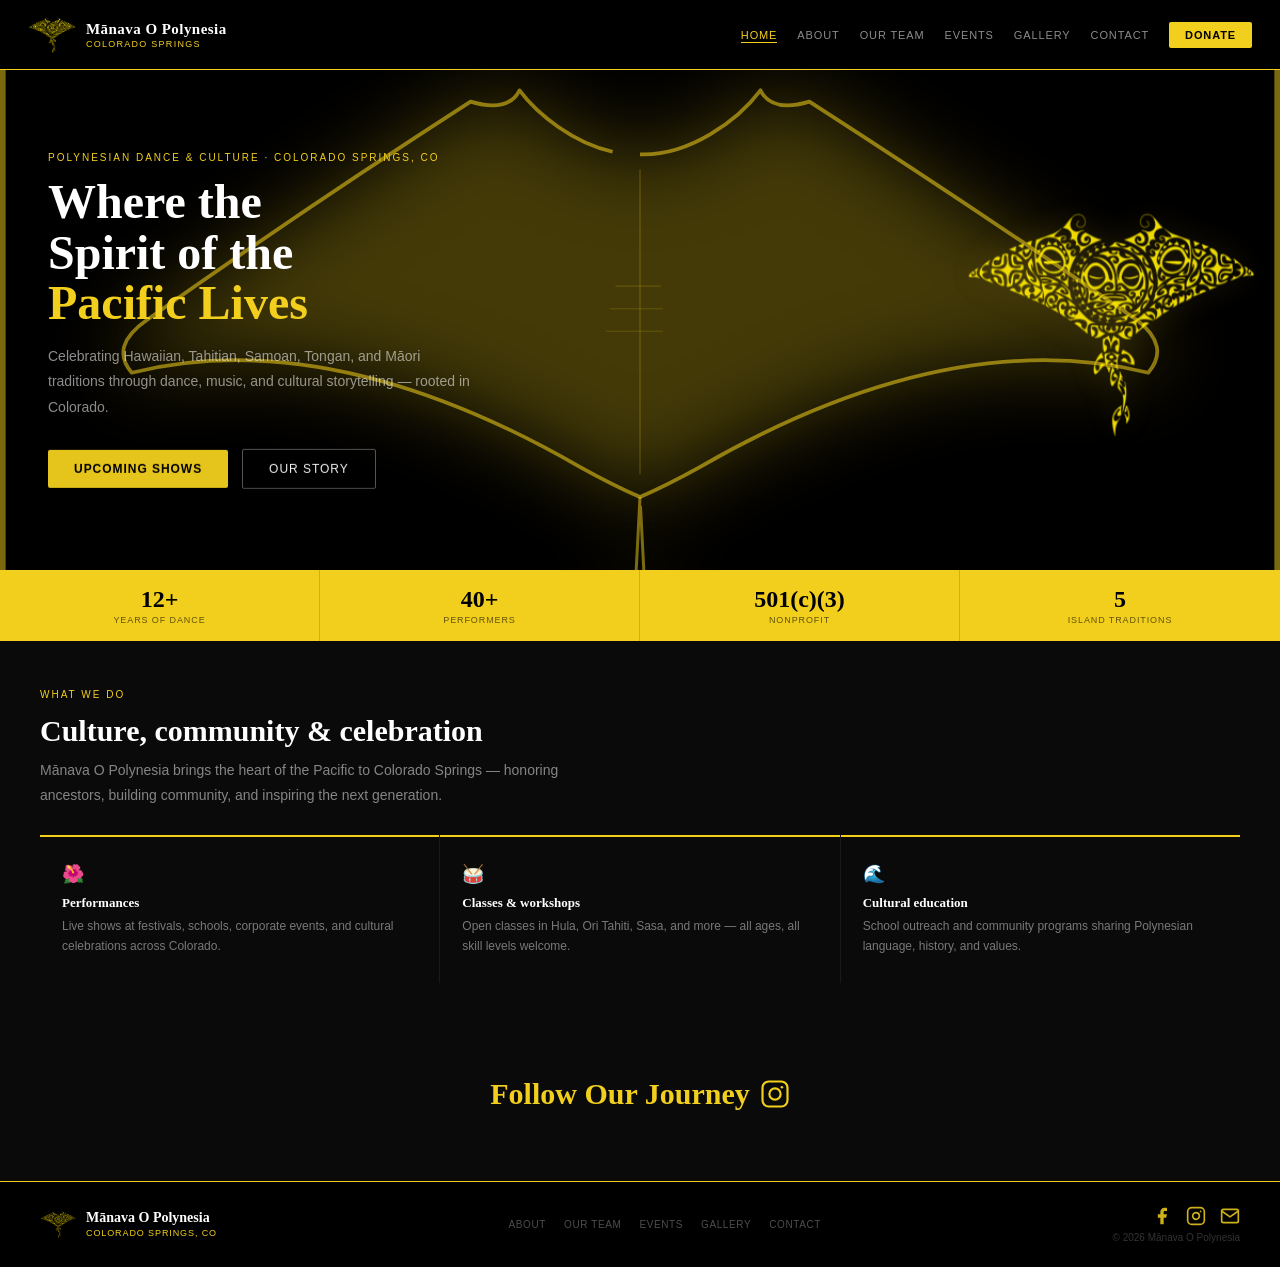
==== commit c7577adb: "Prototype GSAP hero on home page: manta draw-on, entrance, stat count-up - Vendor GSAP 3.15 core + S" ====
--- a/index.html
+++ b/index.html
@@ -38,6 +38,31 @@
 </script>
 <meta name="viewport" content="width=device-width, initial-scale=1.0">
 <link rel="stylesheet" href="assets/style.css">
+<!-- GSAP hero prototype (branch: prototype/gsap-hero) -->
+<style>
+  /* Active only while the intro runs; never applied for no-JS or reduced-motion visitors. */
+  .gsap-intro .hero-content .eyebrow,
+  .gsap-intro .hero-content .hero-title,
+  .gsap-intro .hero-content .hero-body,
+  .gsap-intro .hero-content .hero-cta,
+  .gsap-intro .hero-right { opacity: 0; }
+  .gsap-intro .hero-pat > g { opacity: 0; }
+  .gsap-intro .hero-pat g,
+  .gsap-intro .hero-pat path,
+  .gsap-intro .hero-pat line { animation: none !important; }
+</style>
+<script>
+  /* Add the intro gate ASAP to avoid a flash — but only when JS is on and the
+     visitor hasn't requested reduced motion. Failsafe reveals all if GSAP never runs. */
+  (function () {
+    var mq = window.matchMedia;
+    if (mq && mq('(prefers-reduced-motion: reduce)').matches) return;
+    document.documentElement.classList.add('gsap-intro');
+    window.__gsapFailsafe = setTimeout(function () {
+      document.documentElement.classList.remove('gsap-intro');
+    }, 2500);
+  }());
+</script>
 </head>
 <body>
 
@@ -82,14 +107,14 @@
         </defs>
 
         <!-- ambient glow halo behind the ray -->
-        <g opacity="0.28" filter="url(#mray-halo)" style="transform-box:fill-box;transform-origin:50% 50%;
+        <g class="manta-halo" opacity="0.28" filter="url(#mray-halo)" style="transform-box:fill-box;transform-origin:50% 50%;
                 animation:manta-float 7s ease-in-out infinite;">
           <path fill="#f2cf1d" style="animation:manta-flap 5s ease-in-out infinite;" d="M 340,162 C 366,163 392,144 404,128 Q 410,140 430,134 Q 520,192 604,250 Q 622,264 610,278 Q 504,252 372,328 Q 354,338 340,344 Q 326,338 308,328 Q 176,252 70,278 Q 58,264 78,250 Q 160,192 250,134 Q 270,140 276,128 C 288,144 314,163 340,162" />
           <path fill="#f2cf1d" d="M340,344 Q338,381 336,421 Q335,437 340,440 Q345,437 344,421 Q342,381 340,344 Z" />
         </g>
 
         <!-- main manta ray — floats and pulses -->
-        <g style="transform-box:fill-box;transform-origin:50% 50%;
+        <g class="manta-main" style="transform-box:fill-box;transform-origin:50% 50%;
                 animation:manta-float 7s ease-in-out infinite;">
 
           <!-- wings + body: cephalic fin humps, diagonal leading edges, concave trailing edges -->
@@ -120,7 +145,7 @@
         <h1 class="hero-title">Where the<br>Spirit of the<br><span class="gold">Pacific Lives</span></h1>
         <p class="hero-body">Celebrating Hawaiian, Tahitian, Samoan, Tongan, and Māori traditions through dance, music,
           and cultural storytelling — rooted in Colorado.</p>
-        <div>
+        <div class="hero-cta">
           <a class="btn-gold" href="/events.html">Upcoming Shows</a>
           <a class="btn-out" href="/about.html">Our Story</a>
         </div>
@@ -237,30 +262,64 @@
 
 </div>
 <script src="assets/main.js"></script>
+<!-- GSAP hero prototype (branch: prototype/gsap-hero) -->
+<script src="assets/vendor/gsap.min.js"></script>
+<script src="assets/vendor/ScrollTrigger.min.js"></script>
+<script src="assets/hero-gsap.js"></script>
 
 <div id="donate-modal" class="dm-overlay" onclick="dmOverlayClick(event)">
   <div class="dm-box" role="dialog" aria-modal="true" aria-label="Donate to Mānava O Polynesia">
     <button class="dm-close" onclick="closeDonateModal()" aria-label="Close">&times;</button>
     <div class="dm-left">
       <div class="dm-slides">
-      <img src="/images/donate_kiki_raina_2026.jpg" alt="Mānava O Polynesia performers" class="dm-slide active">
-      <img src="/images/donate_group_leis_2023.jpg" alt="Mānava O Polynesia performers" class="dm-slide">
-      <img src="/images/donate_graduation_may_2026.JPG" alt="Mānava O Polynesia performers" class="dm-slide">
-      <img src="/images/donate_community_service_july_2024.jpg" alt="Mānava O Polynesia performers" class="dm-slide">
-      <img src="/images/donate_guam_lib_2024.JPG" alt="Mānava O Polynesia performers" class="dm-slide">
-      <img src="/images/donate_denver_sept_2024.jpeg" alt="Mānava O Polynesia performers" class="dm-slide">
-      <img src="/images/donate_maui_fundraiser_2023.jpeg" alt="Mānava O Polynesia performers" class="dm-slide">
-    </div>
-      <div class="dm-impact">
-        <div class="eyebrow" style="color:#f2cf1d;font-size:13px;font-weight:700;">Your Impact</div>
-        <h2 class="dm-impact-title">Every gift keeps the spirit of the Pacific alive</h2>
-        <p class="dm-impact-body">Your support helps preserve Hawaiian, Tahitian, Samoan, Tongan, and Māori traditions — and shares them with Colorado Springs for generations to come.</p>
+        <img src="/images/donate_kiki_raina_2026.jpg" alt="Mānava O Polynesia performers" class="dm-slide active">
+        <img src="/images/donate_group_leis_2023.jpg" alt="Mānava O Polynesia performers" class="dm-slide">
+        <img src="/images/donate_graduation_may_2026.JPG" alt="Mānava O Polynesia performers" class="dm-slide">
+        <img src="/images/donate_community_service_july_2024.jpg" alt="Mānava O Polynesia performers" class="dm-slide">
+        <img src="/images/donate_guam_lib_2024.JPG" alt="Mānava O Polynesia performers" class="dm-slide">
+        <img src="/images/donate_denver_sept_2024.jpeg" alt="Mānava O Polynesia performers" class="dm-slide">
+        <img src="/images/donate_maui_fundraiser_2023.jpeg" alt="Mānava O Polynesia performers" class="dm-slide">
+      </div>
+      <div class="dm-org-info">
+        <h2 class="dm-org-name">Mānava O Polynesia</h2>
+        <div class="dm-org-tagline">Supporting Mānava O Polynesia</div>
+        <p class="dm-org-body">Mānava O Polynesia is a 501(c)(3) nonprofit in Colorado Springs sharing Hawaiian, Tahitian, Samoan, Tongan, and Māori culture through dance, music, and storytelling. Your gift keeps the spirit of the Pacific alive for generations to come.</p>
       </div>
     </div>
     <div class="dm-right">
+      <div class="dm-secure-hdr">
+        <svg width="14" height="14" viewBox="0 0 14 14" fill="none" aria-hidden="true"><path d="M7 1L2 3.5V7c0 2.76 2.13 5.35 5 6 2.87-.65 5-3.24 5-6V3.5L7 1z" fill="#27ae60"/></svg>
+        Secure Donation
+      </div>
       <script type="module" src="https://donorbox.org/widgets.js" async></script>
       <dbox-widget campaign="manava-website-donation" type="donation_form" enable-auto-scroll="true"></dbox-widget>
     </div>
+  </div>
+  <div class="dm-footer-links">
+    <span class="dm-bubble-wrap">
+      <a href="#" class="dm-footer-link dm-footer-link--strong" onclick="toggleDmSecureBubble(event)">Is my donation secure?</a>
+      <div class="dm-bubble" id="dm-secure-bubble" role="tooltip">
+        <strong class="dm-bubble-heading">Is my donation secure?</strong>
+        <p>Your payment is secured with SSL encryption and processed directly by Stripe &#8212; your financial information never touches our servers.</p>
+        <div class="dm-bubble-arrow"></div>
+      </div>
+    </span>
+    <span class="dm-bubble-wrap">
+      <a href="#" class="dm-footer-link dm-footer-link--strong" onclick="toggleDmTaxBubble(event)">Is this donation tax-deductible?</a>
+      <div class="dm-bubble" id="dm-tax-bubble" role="tooltip">
+        <strong class="dm-bubble-heading">Is this donation tax-deductible?</strong>
+        <p>We are a tax-exempt organization. Your contribution may be tax-deductible &#8212; please consult your tax advisor for guidance specific to your situation. A donation receipt will be emailed to you; please retain it for your records.</p>
+        <div class="dm-bubble-arrow"></div>
+      </div>
+    </span>
+    <span class="dm-bubble-wrap">
+      <a href="#" class="dm-footer-link dm-footer-link--strong" onclick="toggleDmCancelBubble(event)">Can I cancel my recurring donation?</a>
+      <div class="dm-bubble" id="dm-cancel-bubble" role="tooltip">
+        <strong class="dm-bubble-heading">Can I cancel my recurring donation?</strong>
+        <p>You&#8217;re always in control of your recurring donation &#8212; change or cancel it anytime.</p>
+        <div class="dm-bubble-arrow"></div>
+      </div>
+    </span>
   </div>
 </div>
 </body>
--- a/assets/style.css
+++ b/assets/style.css
@@ -17,6 +17,8 @@
     color: var(--color-text-primary);
     background: #0a0a0a;
     min-height: 100vh;
+    display: flex;
+    flex-direction: column;
   }
 
   .nav {
@@ -773,6 +775,7 @@
   }
 
   .footer {
+    margin-top: auto;
     background: #000;
     border-top: 1px solid #f2cf1d;
     padding: 24px 40px;
@@ -1396,8 +1399,10 @@
     background: rgba(0,0,0,0.82);
     z-index: 1000;
     display: none;
+    flex-direction: column;
     align-items: center;
     justify-content: center;
+    gap: 16px;
     padding: 20px;
   }
 
@@ -1407,13 +1412,97 @@
 
   .dm-box {
     display: flex;
-    max-width: 1100px;
+    max-width: 800px;
     width: 100%;
     background: #111;
     border-radius: 2px;
     position: relative;
     overflow: hidden;
-    max-height: 90vh;
+    max-height: 84vh;
+  }
+
+  .dm-footer-links {
+    display: flex;
+    flex-wrap: wrap;
+    justify-content: center;
+    gap: 4px 22px;
+  }
+
+  .dm-footer-link {
+    font-family: Arial, sans-serif;
+    font-size: 11px;
+    color: rgba(255,255,255,0.5);
+    text-decoration: underline;
+    text-underline-offset: 2px;
+    white-space: nowrap;
+    cursor: pointer;
+  }
+
+  .dm-footer-link:hover {
+    color: rgba(255,255,255,0.85);
+  }
+
+  .dm-bubble-wrap {
+    position: relative;
+    display: inline-block;
+  }
+
+  .dm-footer-link--strong {
+    font-weight: 700;
+    color: rgba(255,255,255,0.65);
+  }
+
+  .dm-bubble {
+    display: none;
+    position: absolute;
+    bottom: calc(100% + 12px);
+    left: 50%;
+    transform: translateX(-50%);
+    width: 290px;
+    background: #fff;
+    border-radius: 4px;
+    padding: 16px 18px 14px;
+    box-shadow: 0 6px 24px rgba(0,0,0,0.45);
+    z-index: 1100;
+    pointer-events: none;
+  }
+
+  .dm-bubble.open {
+    display: block;
+    pointer-events: auto;
+  }
+
+  .dm-bubble-heading {
+    display: block;
+    font-family: Arial, sans-serif;
+    font-size: 12px;
+    font-weight: 700;
+    color: #111;
+    margin-bottom: 9px;
+  }
+
+  .dm-bubble p {
+    font-family: Arial, sans-serif;
+    font-size: 11px;
+    color: rgba(0,0,0,0.68);
+    line-height: 1.65;
+    margin: 0 0 8px;
+  }
+
+  .dm-bubble p:last-child {
+    margin-bottom: 0;
+  }
+
+  .dm-bubble-arrow {
+    position: absolute;
+    bottom: -8px;
+    left: 50%;
+    transform: translateX(-50%);
+    width: 0;
+    height: 0;
+    border-left: 8px solid transparent;
+    border-right: 8px solid transparent;
+    border-top: 8px solid #fff;
   }
 
   .dm-close {
@@ -1438,13 +1527,16 @@
 
   .dm-left {
     flex: 0 0 50%;
+    display: flex;
+    flex-direction: column;
+    background: #0d0d0d;
+    overflow: hidden;
+  }
+
+  .dm-slides {
     position: relative;
-    min-height: 480px;
-  }
-
-  .dm-slides {
-    position: absolute;
-    inset: 0;
+    flex: 0 0 46%;
+    overflow: hidden;
   }
 
   .dm-slide {
@@ -1461,30 +1553,55 @@
     opacity: 1;
   }
 
-  .dm-impact {
-    position: absolute;
-    bottom: 0;
-    left: 0;
-    right: 0;
-    padding: 28px 22px;
-    background: linear-gradient(transparent, rgba(255,255,255,0.92));
-  }
-
-  .dm-impact-title {
+  .dm-org-info {
+    flex: 1;
+    padding: 26px 24px 24px;
+    display: flex;
+    flex-direction: column;
+    justify-content: center;
+    background: #111;
+    border-top: 1px solid #222;
+  }
+
+  .dm-org-name {
     font-family: Georgia, serif;
-    font-size: 21px;
-    font-weight: 700;
-    color: #000;
-    margin: 6px 0 8px;
-    line-height: 1.3;
-  }
-
-  .dm-impact-body {
+    font-size: 26px;
+    font-weight: 700;
+    color: #fff;
+    margin: 0 0 5px;
+    line-height: 1.2;
+  }
+
+  .dm-org-tagline {
+    font-family: Arial, sans-serif;
+    font-size: 10px;
+    font-weight: 700;
+    color: #f2cf1d;
+    letter-spacing: 0.14em;
+    text-transform: uppercase;
+    margin: 0 0 13px;
+  }
+
+  .dm-org-body {
     font-family: Arial, sans-serif;
     font-size: 12px;
-    color: rgba(0,0,0,0.7);
-    line-height: 1.55;
+    color: rgba(255,255,255,0.55);
+    line-height: 1.65;
     margin: 0;
+  }
+
+  .dm-secure-hdr {
+    flex: none;
+    display: flex;
+    align-items: center;
+    gap: 7px;
+    padding: 12px 20px 11px;
+    font-family: Arial, sans-serif;
+    font-size: 13px;
+    font-weight: 700;
+    color: #1a1a1a;
+    border-bottom: 1px solid #e8e8e8;
+    background: #fff;
   }
 
   .dm-right {
@@ -1494,6 +1611,7 @@
     overflow-y: auto;
     display: flex;
     flex-direction: column;
+    background: #fff;
   }
 
   .dm-right dbox-widget {
@@ -1638,15 +1756,31 @@
   }
 
   @media (max-width: 600px) {
+    .dm-overlay {
+      gap: 12px;
+      padding: 12px 16px;
+    }
     .dm-box {
       flex-direction: column;
-      max-height: 92vh;
+      max-height: 86vh;
+    }
+    .dm-footer-links {
+      gap: 4px 14px;
     }
     .dm-left {
-      flex: 0 0 180px;
-      min-height: 180px;
+      flex: 0 0 auto;
+    }
+    .dm-slides {
+      flex: 0 0 140px;
+    }
+    .dm-org-info {
+      padding: 16px 18px 18px;
+    }
+    .dm-org-name {
+      font-size: 21px;
     }
     .dm-right {
+      flex: 1;
       padding: 0;
     }
   }
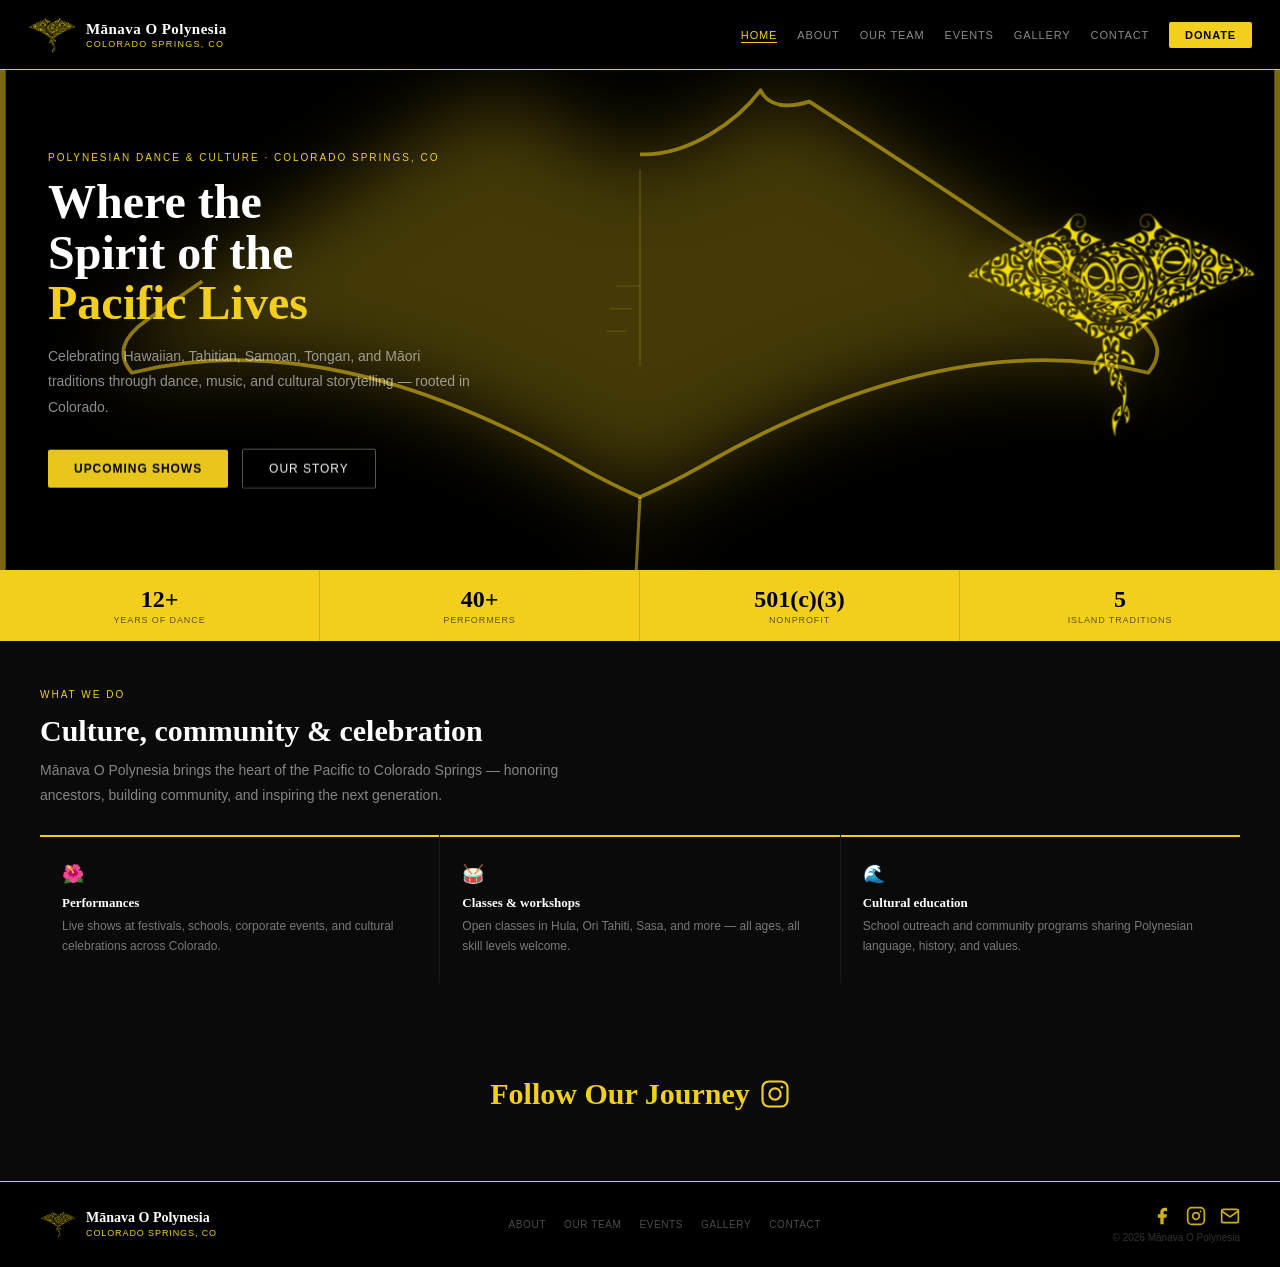
==== commit dcc04141: "Nav: add ", CO" to the Colorado Springs brand sub-line (all pages) Co-Authored-By: Claude Opus 4.8 <" ====
--- a/index.html
+++ b/index.html
@@ -74,7 +74,7 @@
         width="48" height="45" alt="Manava O Polynesia manta ray logo" style="display:block;" />
       <div>
         <div class="nav-brand-main">Mānava O Polynesia</div>
-        <div class="nav-brand-sub">Colorado Springs</div>
+        <div class="nav-brand-sub">Colorado Springs, CO</div>
       </div>
     </div>
     <button class="nav-toggle" onclick="toggleNav(this)" aria-label="Menu">
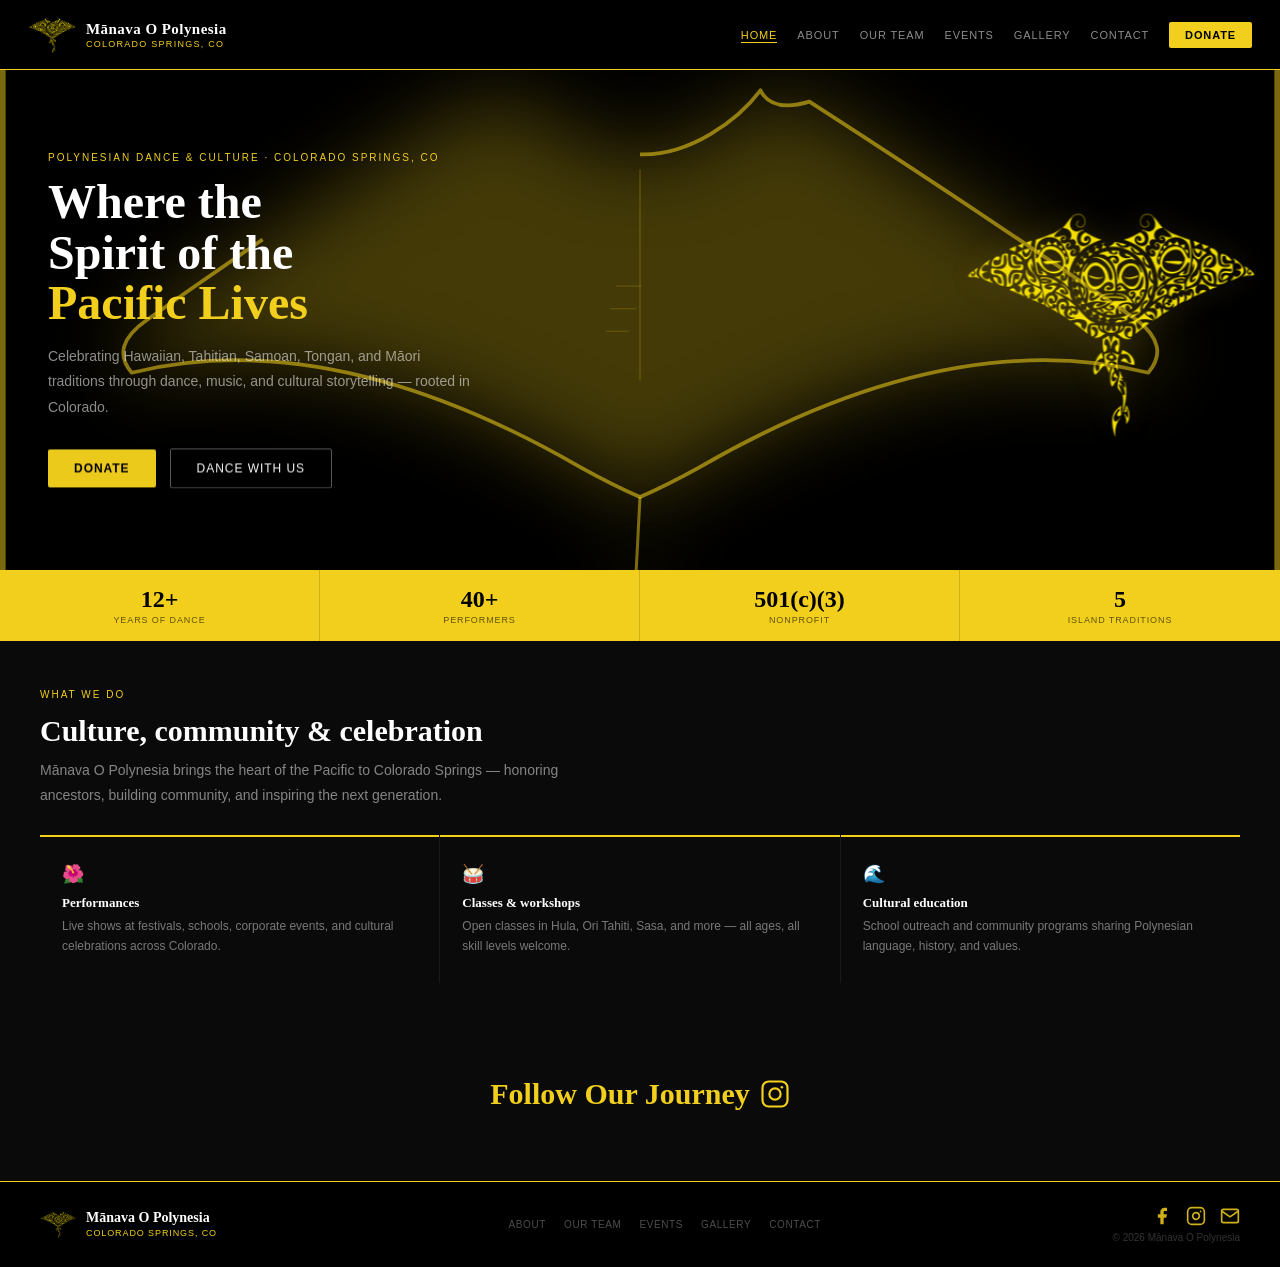
==== commit c4da023f: "Hero: swap CTAs to Donate + Dance With Us, deep-link to contact Home hero now leads with the two hig" ====
--- a/index.html
+++ b/index.html
@@ -146,8 +146,8 @@
         <p class="hero-body">Celebrating Hawaiian, Tahitian, Samoan, Tongan, and Māori traditions through dance, music,
           and cultural storytelling — rooted in Colorado.</p>
         <div class="hero-cta">
-          <a class="btn-gold" href="/events.html">Upcoming Shows</a>
-          <a class="btn-out" href="/about.html">Our Story</a>
+          <a class="btn-gold" onclick="openDonateModal()">Donate</a>
+          <a class="btn-out" href="/contact.html?interest=classes#contact-form">Dance With Us</a>
         </div>
       </div>
       <div class="hero-right">
--- a/assets/style.css
+++ b/assets/style.css
@@ -374,6 +374,29 @@
     height: 200px;
     font-size: 52px;
     margin-bottom: 14px;
+  }
+
+  .founder-wide {
+    grid-column: 1 / -1;
+    flex-direction: row;
+    align-items: flex-start;
+    text-align: left;
+    gap: 28px;
+  }
+
+  .founder-wide .f-av {
+    margin-bottom: 0;
+  }
+
+  .founder-wide .f-text {
+    flex: 1;
+  }
+
+  .founders-pair {
+    grid-column: 1 / -1;
+    display: grid;
+    grid-template-columns: repeat(2, 1fr);
+    gap: 20px;
   }
 
   .team-grid {
@@ -1080,6 +1103,24 @@
     }
 
     .about-grid {
+      grid-template-columns: 1fr;
+    }
+
+    .founder-wide {
+      flex-direction: column;
+      align-items: center;
+      text-align: center;
+    }
+
+    .founder-wide .f-av {
+      margin-bottom: 14px;
+    }
+
+    .founder-wide .f-bio {
+      text-align: left;
+    }
+
+    .founders-pair {
       grid-template-columns: 1fr;
     }
 
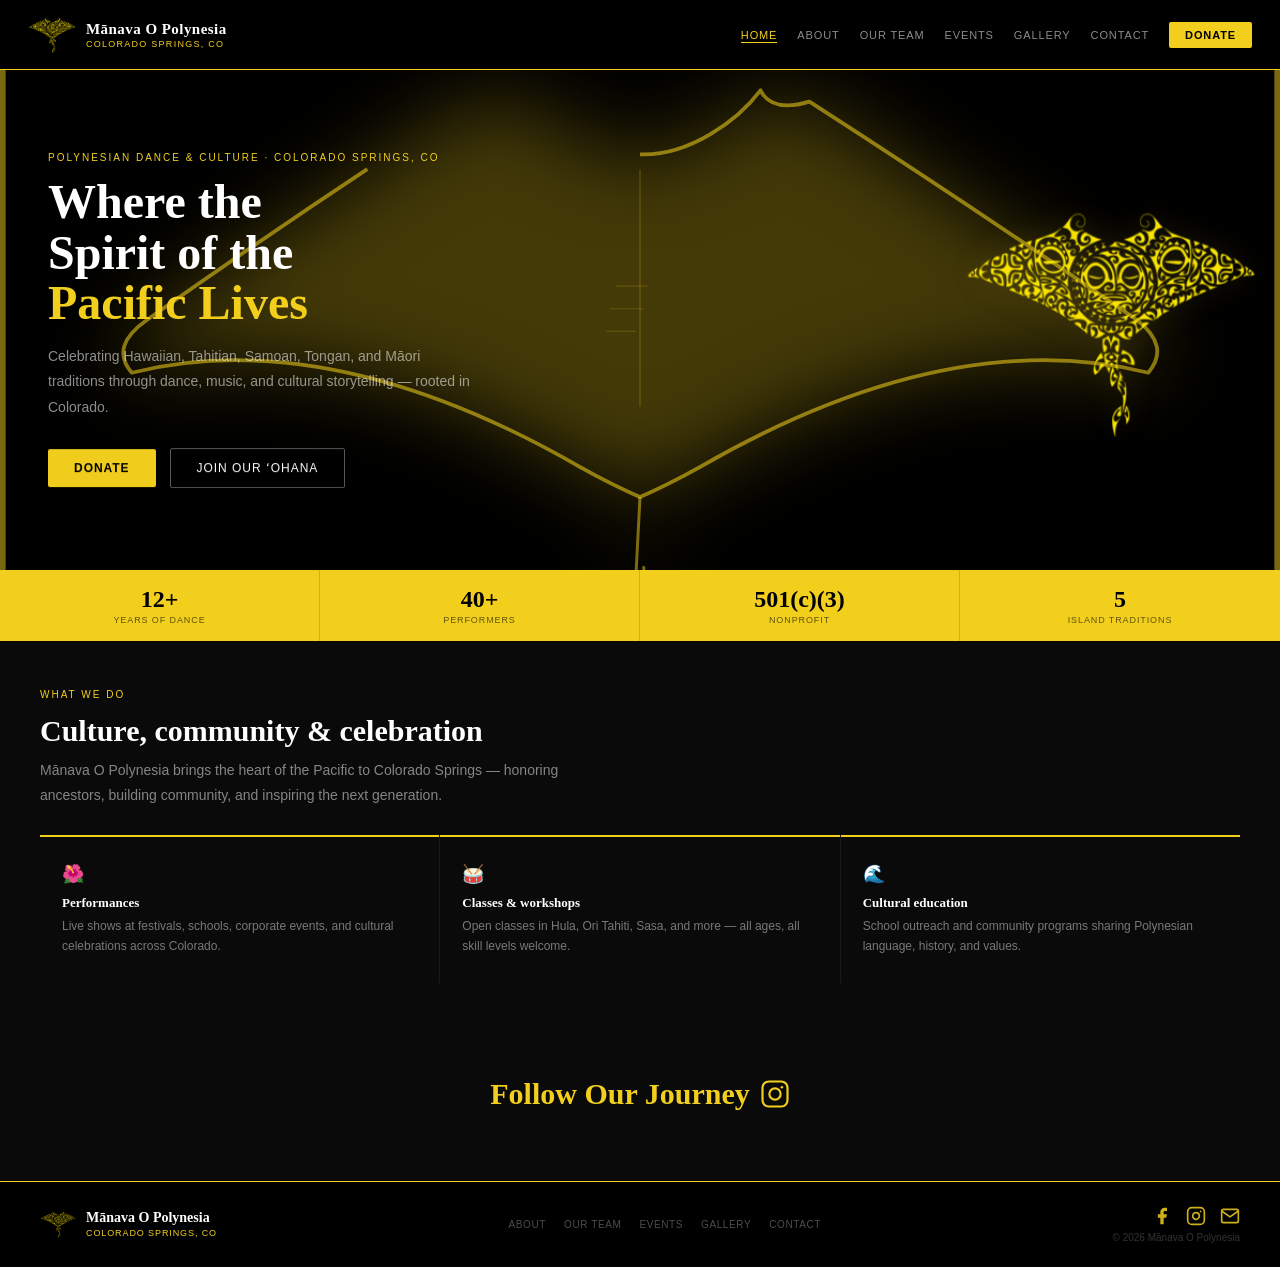
==== commit 5b4c2534: "Hero: rename secondary CTA to "Join Our ʻOhana" Broadens the invite beyond dancers to include drumme" ====
--- a/index.html
+++ b/index.html
@@ -147,7 +147,7 @@
           and cultural storytelling — rooted in Colorado.</p>
         <div class="hero-cta">
           <a class="btn-gold" onclick="openDonateModal()">Donate</a>
-          <a class="btn-out" href="/contact.html?interest=classes#contact-form">Dance With Us</a>
+          <a class="btn-out" href="/contact.html?interest=classes#contact-form">Join Our ʻOhana</a>
         </div>
       </div>
       <div class="hero-right">
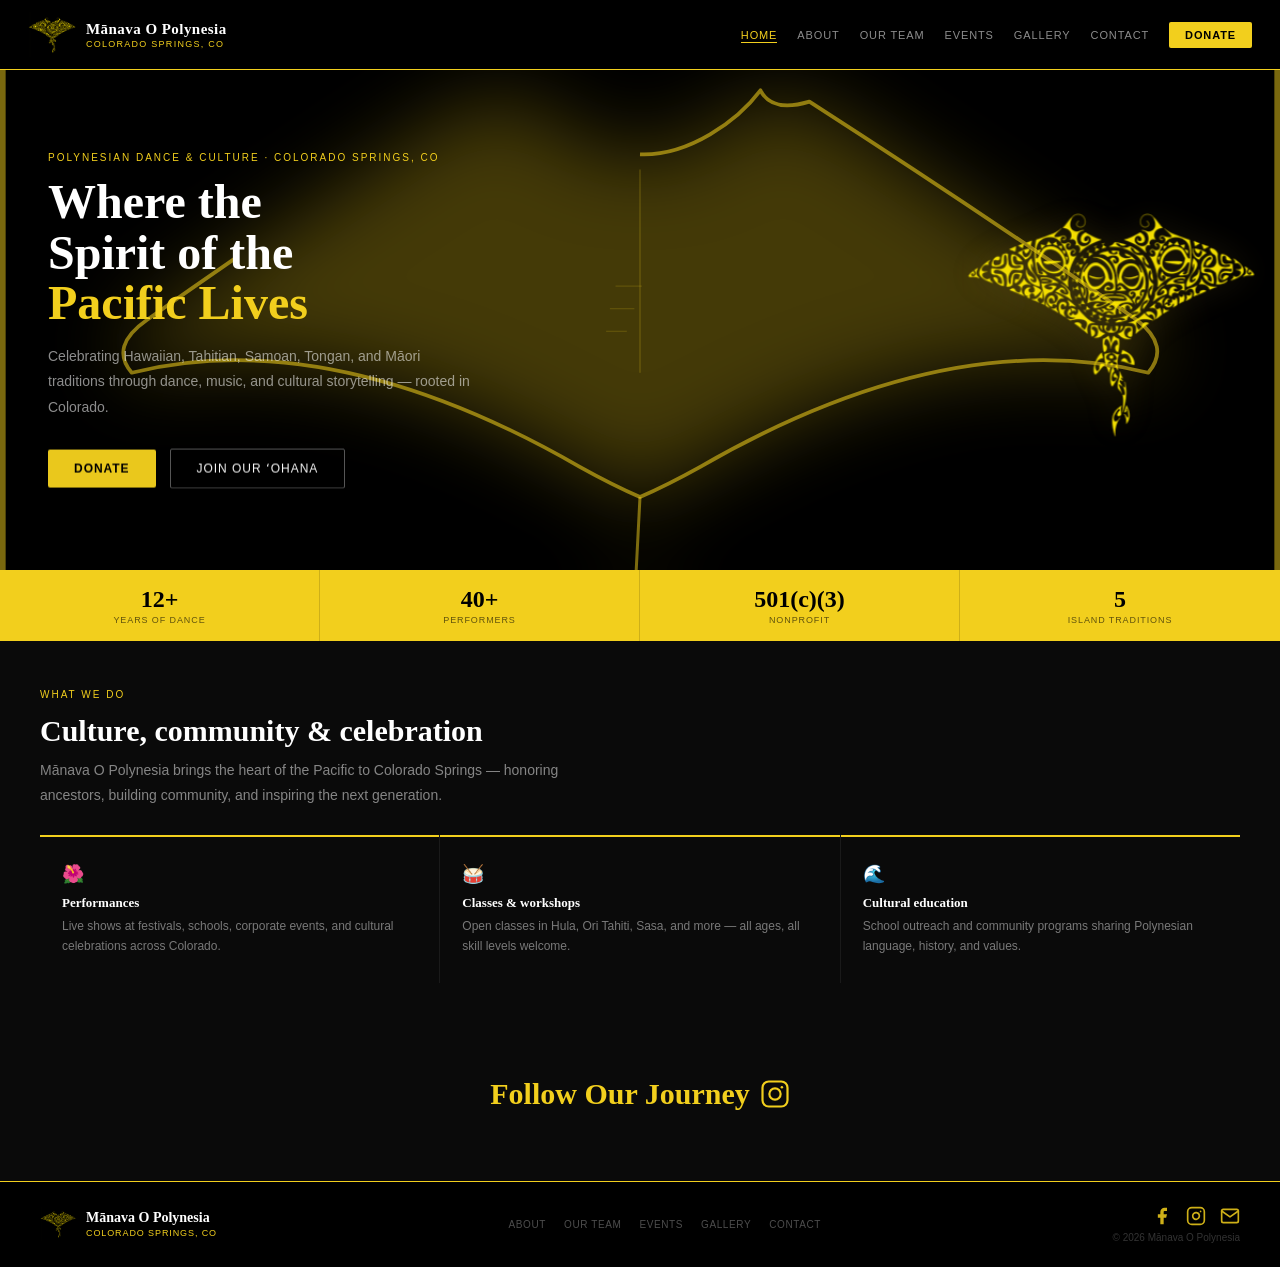
==== commit 0845602e: "Favicon: serve as crawlable file so Google can index it Google's favicon crawler ignores data: URIs." ====
--- a/index.html
+++ b/index.html
@@ -6,7 +6,7 @@
 <meta name="description" content="Mānava O Polynesia is a 501(c)(3) nonprofit in Colorado Springs sharing Hawaiian, Tahitian, Samoan, Tongan, and Māori culture through dance, music, and storytelling.">
 <meta name="robots" content="index, follow">
 <link rel="canonical" href="https://manavaopolynesia.org/">
-<link rel="icon" type="image/png" href="[data-uri]">
+<link rel="icon" type="image/png" sizes="96x96" href="assets/favicon-96.png">
 <meta property="og:type" content="website">
 <meta property="og:url" content="https://manavaopolynesia.org/">
 <meta property="og:title" content="Mānava O Polynesia | Polynesian Dance & Culture · Colorado Springs">
--- a/assets/style.css
+++ b/assets/style.css
@@ -1825,3 +1825,138 @@
       padding: 0;
     }
   }
+
+  /* ─── GALLERY LIGHTBOX ─── */
+  .gc-play {
+    position: absolute;
+    top: 50%;
+    left: 50%;
+    transform: translate(-50%, -50%);
+    width: 52px;
+    height: 52px;
+    border-radius: 50%;
+    background: rgba(0,0,0,0.5);
+    border: 2px solid #f2cf1d;
+    color: #f2cf1d;
+    font-size: 18px;
+    line-height: 48px;
+    text-align: center;
+    padding-left: 4px;
+    pointer-events: none;
+    z-index: 2;
+  }
+
+  .lb-overlay {
+    position: fixed;
+    inset: 0;
+    background: rgba(0,0,0,0.92);
+    z-index: 1000;
+    display: none;
+    align-items: center;
+    justify-content: center;
+    padding: 20px;
+  }
+
+  .lb-overlay.open {
+    display: flex;
+  }
+
+  .lb-stage {
+    display: flex;
+    align-items: center;
+    justify-content: center;
+    max-width: 90vw;
+    max-height: 85vh;
+  }
+
+  .lb-stage img {
+    max-width: 90vw;
+    max-height: 85vh;
+    object-fit: contain;
+    display: block;
+    border-radius: 2px;
+  }
+
+  .lb-stage iframe {
+    width: min(90vw, 1280px);
+    aspect-ratio: 16 / 9;
+    max-height: 85vh;
+    border: 0;
+    display: block;
+    border-radius: 2px;
+  }
+
+  .lb-close {
+    position: absolute;
+    top: 16px;
+    right: 20px;
+    background: none;
+    border: none;
+    color: #fff;
+    font-size: 30px;
+    line-height: 1;
+    cursor: pointer;
+    opacity: 0.65;
+    padding: 0;
+    font-family: Arial, sans-serif;
+    z-index: 10;
+  }
+
+  .lb-close:hover {
+    opacity: 1;
+  }
+
+  .lb-nav {
+    position: absolute;
+    top: 50%;
+    transform: translateY(-50%);
+    background: rgba(0,0,0,0.4);
+    border: 1px solid #f2cf1d;
+    border-radius: 2px;
+    color: #f2cf1d;
+    font-size: 28px;
+    line-height: 1;
+    width: 44px;
+    height: 56px;
+    cursor: pointer;
+    opacity: 0.7;
+    font-family: Arial, sans-serif;
+    z-index: 10;
+  }
+
+  .lb-nav:hover {
+    opacity: 1;
+    background: rgba(0,0,0,0.7);
+  }
+
+  .lb-prev { left: 16px; }
+  .lb-next { right: 16px; }
+
+  .lb-caption {
+    position: absolute;
+    bottom: 18px;
+    left: 50%;
+    transform: translateX(-50%);
+    max-width: 80vw;
+    text-align: center;
+    font-family: Arial, sans-serif;
+    font-size: 11px;
+    font-weight: 700;
+    letter-spacing: 0.08em;
+    text-transform: uppercase;
+    color: #f2cf1d;
+  }
+
+  .lb-caption:empty {
+    display: none;
+  }
+
+  @media (max-width: 600px) {
+    .lb-nav {
+      width: 36px;
+      height: 48px;
+      font-size: 24px;
+    }
+    .lb-prev { left: 6px; }
+    .lb-next { right: 6px; }
+  }
